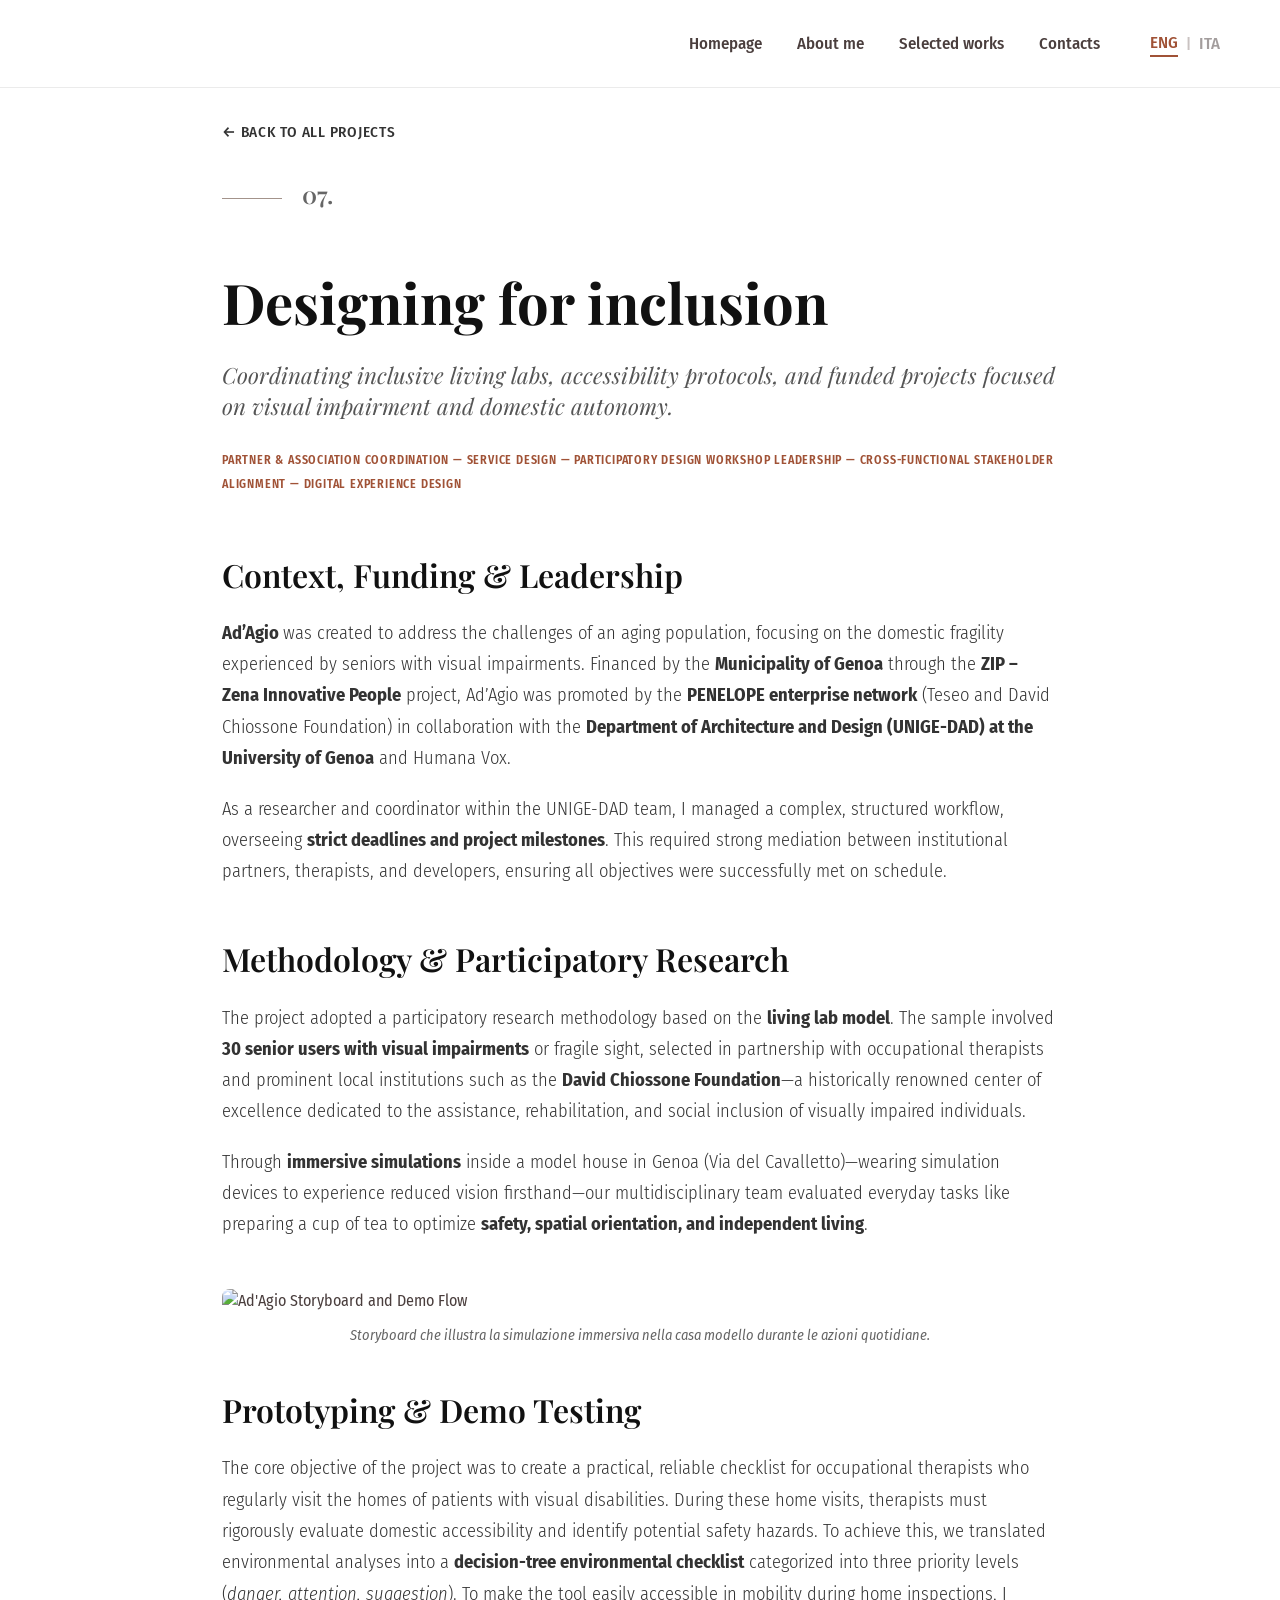
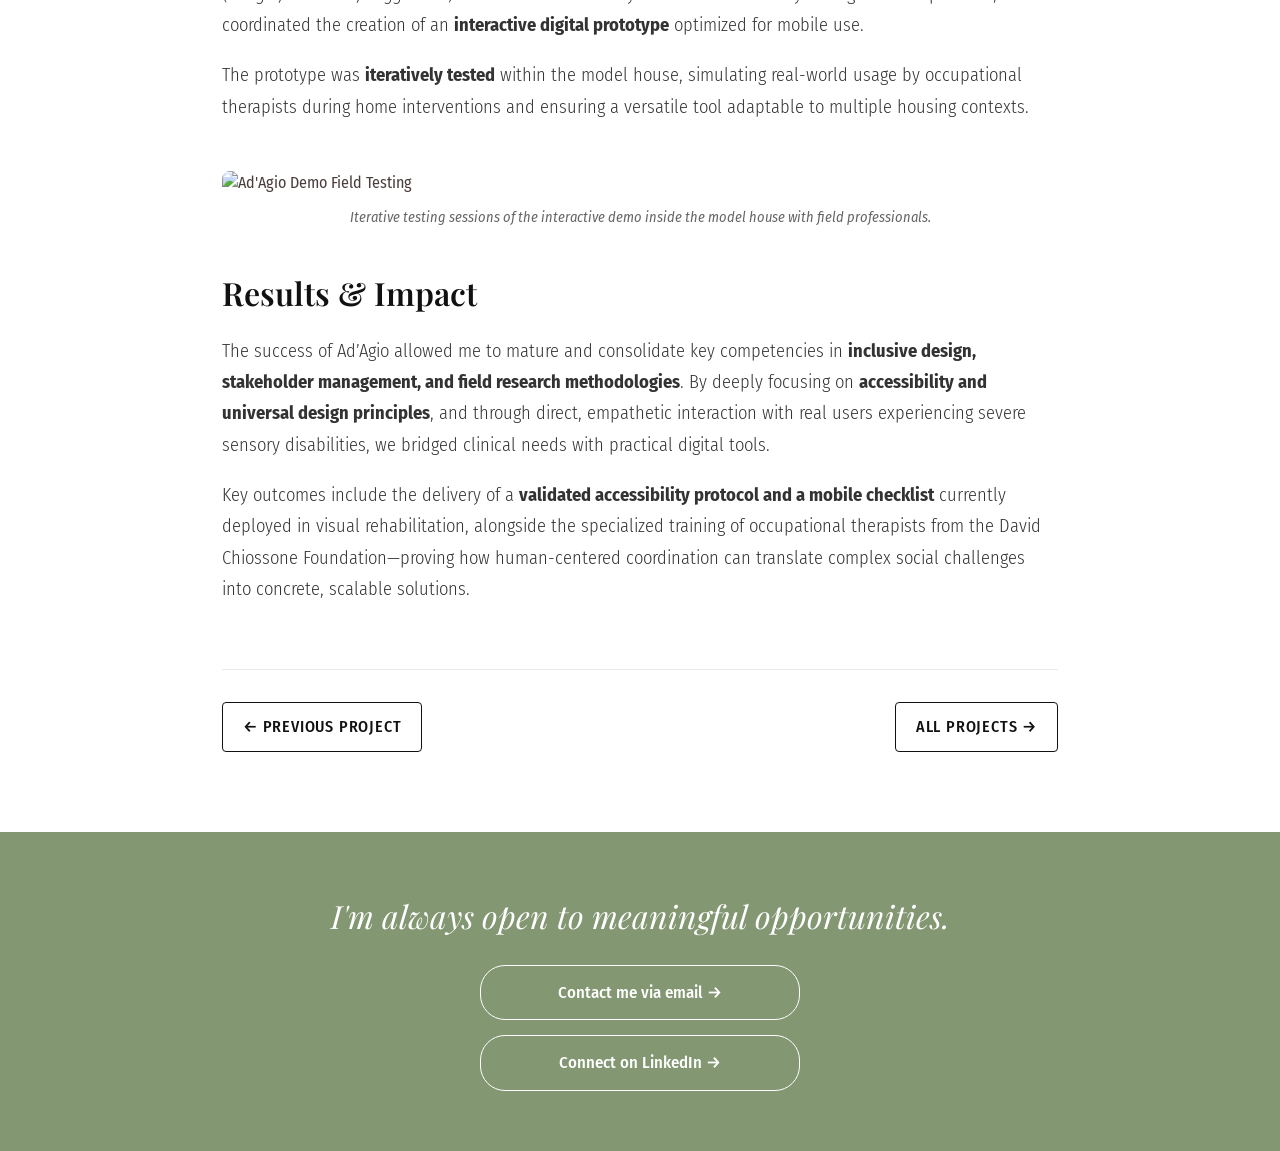
==== adagio.html @ e30c4715 "Add files via upload" ====
<!DOCTYPE html>
<html lang="en">
<head>
    <meta charset="UTF-8">
    <meta name="google" content="notranslate">
    <meta name="viewport" content="width=device-width, initial-scale=1.0">
    <title> Elena Polleri - Project 07 </title>
    <link rel="icon" type="image/png" href="assets/favicon.png">

    <link rel="preconnect" href="https://fonts.googleapis.com">
    <link rel="preconnect" href="https://fonts.gstatic.com" crossorigin>

    <link href="https://fonts.googleapis.com/css2?family=Fira+Sans+Condensed:ital,wght@0,300;0,400;0,500;0,700;1,300;1,400;1,500;1,700&family=Playfair+Display:ital,wght@0,400;0,600;0,700;1,400;1,600;1,700&display=swap" rel="stylesheet">

    <!-- Collega il tuo file CSS principale -->
    <link rel="stylesheet" href="style.css">
    <!-- Stili specifici per la pagina progetto -->
    <link rel="stylesheet" href="project-style.css">

    <!-- Stili inline di sicurezza -->
    <style>
        .project-figure {
            width: 100%;
            margin: 2.5rem 0;
        }
        .image-wrapper {
            width: 100%;
            overflow: hidden;
            border-radius: 8px;
        }
        .image-wrapper img {
            width: 100%;
            height: auto;
            display: block;
            object-fit: cover;
        }
    </style>
</head>

<body>

    <!-- NAVBAR CON SFONDO BIANCO/CHIARO -->
    <header class="navbar project-navbar">
        <nav>
            <ul class="nav-links">
                <li><a href="index.html#home" data-translate="nav-home">Homepage</a></li>
                <li><a href="index.html#about" data-translate="nav-about">About me</a></li>
                <li><a href="index.html#works" class="active" data-translate="nav-works">Selected works</a></li>
                <li><a href="index.html#contacts" data-translate="nav-contacts">Contacts</a></li>
            </ul>

            <div class="lang-switch">
                <a href="#" class="lang-option active" data-lang="en">ENG</a>
                <span class="lang-divider">|</span>
                <a href="#" class="lang-option" data-lang="it">ITA</a>
            </div>
        </nav>
    </header>


    <!-- MAIN CONTENT - CASE STUDY -->
    <main class="project-main">
        <div class="project-container">

            <!-- TORNA AI PROGETTI -->
            <div class="back-to-works-wrapper">
                <a href="index.html#works" class="back-to-works-btn" data-translate="back-works">
                    &larr; Back to all projects
                </a>
            </div>


            <!-- HEADER DEL PROGETTO -->
            <header class="project-header">
                <div class="section-title-wrapper">
                    <div class="line"></div>
                    <span class="project-number">07.</span>
                </div>
                <h1 class="project-title" data-translate="proj-title">Designing for inclusion </h1>
                <p class="project-subtitle">
                    <em data-translate="proj-subtitle">Coordinating inclusive living labs, accessibility protocols, and funded projects focused on visual impairment and domestic autonomy.</em>
                </p>

                <div class="project-tags-container">
                    <span class="card-tags" data-translate="proj-tags">
                        PARTNER & ASSOCIATION COORDINATION — SERVICE DESIGN — PARTICIPATORY DESIGN WORKSHOP LEADERSHIP — CROSS-FUNCTIONAL STAKEHOLDER ALIGNMENT — DIGITAL EXPERIENCE DESIGN 
                    </span>
                </div>
            </header>

            <!-- SEZIONE 1: CONTESTO E FINANZIAMENTI -->
            <section class="project-section">
                <h2 data-translate="sec1-title">Context, Funding & Leadership</h2>
                <p data-translate="sec1-p1">
                    <strong> Ad’Agio  </strong>was created to address the challenges of an aging population, focusing on the domestic fragility experienced by seniors with visual impairments. Financed by the <strong>Municipality of Genoa</strong> through the <strong>ZIP – Zena Innovative People</strong> project, Ad’Agio was promoted by the <strong>PENELOPE enterprise network</strong> (Teseo and David Chiossone Foundation) in collaboration with the <strong>Department of Architecture and Design (UNIGE-DAD) at the University of Genoa</strong> and Humana Vox.
                </p>
                <p data-translate="sec1-p2">
                    As a researcher and coordinator within the UNIGE-DAD team, I managed a complex, structured workflow, overseeing <strong>strict deadlines and project milestones</strong>. This required strong mediation between institutional partners, therapists, and developers, ensuring all objectives were successfully met on schedule.
                </p>
            </section>

            <!-- SEZIONE 2: METODOLOGIA E LIVING LAB -->
            <section class="project-section">
                <h2 data-translate="sec2-title">Methodology & Participatory Research</h2>
                <p data-translate="sec2-p1">
                    The project adopted a participatory research methodology based on the <strong>living lab model</strong>. The sample involved <strong>30 senior users with visual impairments</strong> or fragile sight, selected in partnership with occupational therapists and prominent local institutions such as the <strong>David Chiossone Foundation</strong>—a historically renowned center of excellence dedicated to the assistance, rehabilitation, and social inclusion of visually impaired individuals.
                </p>
                <p data-translate="sec2-p2">
                    Through <strong>immersive simulations</strong> inside a model house in Genoa (Via del Cavalletto)—wearing simulation devices to experience reduced vision firsthand—our multidisciplinary team evaluated everyday tasks like preparing a cup of tea to optimize <strong>safety, spatial orientation, and independent living</strong>.
                </p>
            </section>

            <!-- IMMAGINE 1 -->
            <figure class="project-figure">
                <div class="image-wrapper">
                    <img src="images/adagio-1.png" alt="Ad'Agio Storyboard and Demo Flow">
                </div>
                <figcaption data-translate="fig-1">Storyboard che illustra la simulazione immersiva nella casa modello durante le azioni quotidiane.</figcaption>
            </figure>

            <!-- SEZIONE 3: PROTOTIPAZIONE E TEST DELLA DEMO -->
            <section class="project-section">
                <h2 data-translate="sec3-title">Prototyping & Demo Testing</h2>
                <p data-translate="sec3-p1">
                    The core objective of the project was to create a practical, reliable checklist for occupational therapists who regularly visit the homes of patients with visual disabilities. During these home visits, therapists must rigorously evaluate domestic accessibility and identify potential safety hazards. To achieve this, we translated environmental analyses into a <strong>decision-tree environmental checklist</strong> categorized into three priority levels (<em>danger, attention, suggestion</em>). To make the tool easily accessible in mobility during home inspections, I coordinated the creation of an <strong>interactive digital prototype</strong> optimized for mobile use.
                </p>
                <p data-translate="sec3-p2">
                    The prototype was <strong>iteratively tested</strong> within the model house, simulating real-world usage by occupational therapists during home interventions and ensuring a versatile tool adaptable to multiple housing contexts.
                </p>
            </section>

            <!-- IMMAGINE 2 -->
            <figure class="project-figure">
                <div class="image-wrapper">
                    <img src="images/adagio-2.png" alt="Ad'Agio Demo Field Testing">
                </div>
                <figcaption data-translate="fig-2">Iterative testing sessions of the interactive demo inside the model house with field professionals.</figcaption>
            </figure>

            <!-- SEZIONE 4: RISULTATI E IMPATTO -->
            <section class="project-section">
                <h2 data-translate="sec4-title">Results & Impact</h2>
                <p data-translate="sec4-p1">
                    The success of Ad’Agio highlights my core competencies in <strong>inclusive design, stakeholder management, and field research methodologies</strong>. By deeply focusing on <strong>accessibility and universal design principles</strong>, and through direct, empathetic interaction with real users experiencing severe sensory disabilities, we bridged clinical needs with practical digital tools.
                </p>
                <p data-translate="sec4-p2">
                    Key outcomes include the delivery of a <strong>validated accessibility protocol and a mobile checklist</strong> currently deployed in visual rehabilitation, alongside the specialized training of occupational therapists from the David Chiossone Foundation—proving how human-centered coordination can translate complex social challenges into concrete, scalable solutions.
                </p>
            </section>

            <!-- NAVIGAZIONE TRA I PROGETTI IN FONDO ALLA PAGINA -->
            <nav class="project-pagination" aria-label="Navigazione tra i progetti">
                <a href="self-accettazione.html" class="pagination-link back-to-grid" data-translate="nav-prev-project">
                    &larr; Previous project
                </a>
                <a href="fascicolo.html" class="pagination-link next-project" data-translate="nav-see-all">
                    Next project &rarr;
                </a>
            </nav>

        </div>
    </main>


    <!-- FOOTER -->
    <footer class="footer-section">
        <div class="footer-container">
            <h2 class="footer-title" data-translate="footer-title">
                I'm always open to meaningful opportunities.
            </h2>

            <div class="footer-actions">
                <a href="mailto:elenapolleri@gmail.com" class="footer-btn" data-translate="footer-email">
                    Contact me via email &rarr;
                </a>
                <a href="https://www.linkedin.com/in/elenapolleri/" target="_blank" rel="noopener noreferrer" class="footer-btn" data-translate="footer-linkedin">
                    Connect on LinkedIn &rarr;
                </a>
            </div>
        </div>
    </footer>


    <!-- BOTTONE BACK TO TOP -->
    <a href="#" id="scrollTopBtn" class="scroll-top-btn" aria-label="Torna su">
        <svg width="20" height="20" viewBox="0 0 24 24" fill="none" stroke="currentColor" stroke-width="2">
            <path d="M12 19V5M5 12l7-7 7 7"/>
        </svg>
    </a>

    <!-- SCRIPT GESTIONE LINGUA, SCROLL TO TOP E VISIBILITÀ -->
    <script>
        const translations = {
            en: {
                "nav-home": "Homepage",
                "nav-about": "About me",
                "nav-works": "Selected works",
                "nav-contacts": "Contacts",
                "back-works": "&larr; Back to all projects",
                "proj-title" : "Designing for inclusion",
                "proj-subtitle": "Coordinating inclusive living labs, accessibility protocols, and funded projects focused on visual impairment and domestic autonomy.",
                "proj-tags": "PARTNER & ASSOCIATION COORDINATION — SERVICE DESIGN — PARTICIPATORY DESIGN WORKSHOP LEADERSHIP — CROSS-FUNCTIONAL STAKEHOLDER ALIGNMENT — DIGITAL EXPERIENCE DESIGN",
                "sec1-title": "Context, Funding & Leadership",
                "sec1-p1": " <strong>Ad’Agio </strong> was created to address the challenges of an aging population, focusing on the domestic fragility experienced by seniors with visual impairments. Financed by the <strong>Municipality of Genoa</strong> through the <strong>ZIP – Zena Innovative People</strong> project, Ad’Agio was promoted by the <strong>PENELOPE enterprise network</strong> (Teseo and David Chiossone Foundation) in collaboration with the <strong>Department of Architecture and Design (UNIGE-DAD) at the University of Genoa</strong> and Humana Vox.",
                "sec1-p2": "As a researcher and coordinator within the UNIGE-DAD team, I managed a complex, structured workflow, overseeing <strong>strict deadlines and project milestones</strong>. This required strong mediation between institutional partners, therapists, and developers, ensuring all objectives were successfully met on schedule.",
                "sec2-title": "Methodology & Participatory Research",
                "sec2-p1": "The project adopted a participatory research methodology based on the <strong>living lab model</strong>. The sample involved <strong>30 senior users with visual impairments</strong> or fragile sight, selected in partnership with occupational therapists and prominent local institutions such as the <strong>David Chiossone Foundation</strong>—a historically renowned center of excellence dedicated to the assistance, rehabilitation, and social inclusion of visually impaired individuals.",
                "sec2-p2": "Through <strong>immersive simulations</strong> inside a model house in Genoa (Via del Cavalletto)—wearing simulation devices to experience reduced vision firsthand—our multidisciplinary team evaluated everyday tasks like preparing a cup of tea to optimize <strong>safety, spatial orientation, and independent living</strong>.",
                "fig-1": "Storyboard che illustra la simulazione immersiva nella casa modello durante le azioni quotidiane.",
                "sec3-title": "Prototyping & Demo Testing",
                "sec3-p1": "The core objective of the project was to create a practical, reliable checklist for occupational therapists who regularly visit the homes of patients with visual disabilities. During these home visits, therapists must rigorously evaluate domestic accessibility and identify potential safety hazards. To achieve this, we translated environmental analyses into a <strong>decision-tree environmental checklist</strong> categorized into three priority levels (<em>danger, attention, suggestion</em>). To make the tool easily accessible in mobility during home inspections, I coordinated the creation of an <strong>interactive digital prototype</strong> optimized for mobile use.",
                "sec3-p2": "The prototype was <strong>iteratively tested</strong> within the model house, simulating real-world usage by occupational therapists during home interventions and ensuring a versatile tool adaptable to multiple housing contexts.",
                "fig-2": "Iterative testing sessions of the interactive demo inside the model house with field professionals.",
                "sec4-title": "Results & Impact",
                "sec4-p1": "The success of Ad’Agio allowed me to mature and consolidate key competencies in <strong>inclusive design, stakeholder management, and field research methodologies</strong>. By deeply focusing on <strong>accessibility and universal design principles</strong>, and through direct, empathetic interaction with real users experiencing severe sensory disabilities, we bridged clinical needs with practical digital tools.",
                "sec4-p2": "Key outcomes include the delivery of a <strong>validated accessibility protocol and a mobile checklist</strong> currently deployed in visual rehabilitation, alongside the specialized training of occupational therapists from the David Chiossone Foundation—proving how human-centered coordination can translate complex social challenges into concrete, scalable solutions.",
                "nav-prev-project": "&larr; Previous project",
                "nav-see-all": "All projects &rarr;",
                "footer-title": "I'm always open to meaningful opportunities.",
                "footer-email": "Contact me via email &rarr;",
                "footer-linkedin": "Connect on LinkedIn &rarr;"
            },
            it: {
                "nav-home": "Homepage",
                "nav-about": "Chi sono",
                "nav-works": "Progetti scelti",
                "nav-contacts": "Contatti",
                "back-works": "&larr; Torna a tutti i progetti",
                "proj-title" : "Progettare per includere",
                "proj-subtitle": "Coordinamento di living lab inclusivi, protocolli di accessibilità e progetti finanziati incentrati su disabilità visiva e autonomia domestica.",
                "proj-tags": "COORDINAMENTO DI PARTNER E ASSOCIAZIONI — SERVICE DESIGN — LEADERSHIP DI WORKSHOP DI DESIGN PARTECIPATIVO — ALLINEAMENTO DI STAKEHOLDER MULTIDISCIPLINARI — PROGETTAZIONE DI ESPERIENZE DIGITALI",
                "sec1-title": "Contesto, Finanziamenti e Leadership",
                "sec1-p1": "Il progetto  <strong>Ad'Agio </strong> nasce per rispondere alle sfide poste dall’invecchiamento della popolazione, con particolare attenzione alla fragilità vissuta da molti anziani con disabilità visiva. Finanziato dal <strong>Comune di Genova</strong> nell’ambito del progetto <strong>ZIP – Zena Innovative People</strong>, Ad'Agio è promosso dalla <strong>rete di imprese PENELOPE</strong> (Teseo e Fondazione David Chiossone) in collaborazione con il <strong>Dipartimento Architettura e Design (UNIGE-DAD) dell’Università di Genova</strong> e l’associazione Humana Vox.",
                "sec1-p2": "In qualità di ricercatrice e coordinatrice all'interno del team UNIGE-DAD, ho gestito un flusso di lavoro complesso, coordinando il rispetto di <strong>rigorose deadline e milestone di progetto</strong>, garantendo una mediazione efficace tra partner istituzionali, terapisti e sviluppatori.",
                "sec2-title": "Metodologia e Ricerca Partecipativa",
                "sec2-p1": "Il progetto si è sviluppato adottando una metodologia di ricerca partecipativa basata sul modello del <strong>living lab</strong>. Il campione ha coinvolto <strong>30 utenti senior con disabilità visiva</strong> o vista fragile, selezionati in collaborazione con terapisti occupazionali e la <strong>Fondazione David Chiossone</strong>, storico ente di eccellenza e punto di riferimento nazionale nella riabilitazione, assistenza e inclusione sociale delle persone con disabilità visiva.",
                "sec2-p2": "Attraverso <strong>simulazioni immersive</strong> all'interno di una casa modello in Via del Cavalletto a Genova—indossando dispositivi per simulare differenti gradi di deficit visivo—il team multidisciplinare ha valutato azioni quotidiane (es. preparare una tazza di tè) per ottimizzare <strong>sicurezza, orientamento e autonomia</strong>.",
                "fig-1": "Storyboard che illustra la simulazione immersiva nella casa modello durante le azioni quotidiane.",
                "sec3-title": "Prototipazione e Test della Demo",
                "sec3-p1": "Obiettivo principale del progetto era realizzare una checklist operativa dedicata ai terapisti occupazionali che, nell'ambito della loro attività domiciliare, si recano nelle case dei pazienti con disabilità visiva per verificare l'accessibilità degli spazi e individuare potenziali elementi di pericolo domestico. Partendo da questa necessità, abbiamo strutturato una <strong>checklist ad albero decisionale</strong> (<em>pericolo, attenzione, suggerimento</em>). Per renderla fruibile in mobilità durante i sopralluoghi, ho curato lo sviluppo di un <strong>prototipo digitale interattivo</strong> ottimizzato per la fruizione mobile.",
                "sec3-p2": "Il prototipo è stato <strong>testato iterativamente</strong> nella casa modello, simulando l'utilizzo reale da parte dei terapisti durante gli interventi domiciliari e confermandosi uno strumento versatile.",
                "fig-2": "Sessioni di test iterativo della demo all'interno della casa modello con i professionisti del settore.",
                "sec4-title": "Risultati e Impatto",
                "sec4-p1": "Lo svolgimento dell'attività ha permesso di maturare e consolidare competenze chiave in termini di <strong>leadership metodologica, sensibilità verso l'accessibilità universale e capacità di gestire interazioni complesse con utenti reali</strong> affetti da disabilità sensoriali. Attraverso un approccio fortemente incentrato sulle persone, ho saputo tradurre i bisogni clinici e riabilitativi in strumenti digitali concreti.",
                "sec4-p2": "Tra i principali esiti si segnalano lo sviluppo di un <strong>protocollo e di una checklist validata</strong> per i sopralluoghi domiciliari, e la <strong>formazione specifica dei terapisti occupazionali</strong> della Fondazione David Chiossone, dimostrando l'efficacia del design inclusivo applicato a contesti di reale impatto sociale.",
                "nav-prev-project": "&larr; Progetto precedente",
                "nav-see-all": "Progetto successivo &rarr;",
                "footer-title": "Sono sempre aperta a nuove opportunità stimolanti.",
                "footer-email": "Contattami via email &rarr;",
                "footer-linkedin": "Collegati su LinkedIn &rarr;"
            }
        };

        // Gestione comparsa/scomparsa del bottone scroll-to-top allo scroll
        window.addEventListener('scroll', function() {
            const scrollBtn = document.getElementById('scrollTopBtn');
            if (window.scrollY > 300) {
                scrollBtn.classList.add('show');
            } else {
                scrollBtn.classList.remove('show');
            }
        });

        // Script per gestire il click del bottone Scroll to Top con animazione fluida
        document.getElementById('scrollTopBtn').addEventListener('click', function(e) {
            e.preventDefault();
            window.scrollTo({
                top: 0,
                behavior: 'smooth'
            });
        });
    </script>
    <script src="translate.js"></script>
</body>
</html>
---- style.css ----
/* ==========================================
   1. RESET & BASE STYLES
   ========================================== */
* {
    margin: 0;
    padding: 0;
    box-sizing: border-box;
}

html {
    scroll-behavior: smooth;
    font-size: 16px;
}

body {
    background-color: #FFFFFF;
    color: #4A3E3D;
    font-family: 'Fira Sans Condensed', sans-serif;
    line-height: 1.5;
    -webkit-font-smoothing: antialiased;
}

/* ==========================================
   2. NAVBAR
   ========================================== */
.navbar {
    position: absolute;
    top: 0;
    left: 0;
    width: 100%;
    padding: 30px 60px;
    z-index: 100;
}

.navbar nav {
    display: flex;
    justify-content: flex-end;
    align-items: center;
    gap: 40px;
}

.navbar nav ul.nav-links {
    display: flex;
    gap: 35px;
    list-style: none;
}

.navbar nav a,
.lang-option {
    text-decoration: none;
    transition: opacity 0.2s ease, color 0.2s ease;
}

.navbar nav a {
    color: #4A3E3D;
    font-size: 1.05rem;
    font-weight: 500;
}

.navbar nav a:hover {
    opacity: 0.6;
}

.lang-switch {
    display: flex;
    align-items: center;
    gap: 8px;
    margin-left: 10px;
    font-size: 0.95rem;
    font-weight: 600;
}

.lang-option {
    color: #7A6966;
    opacity: 0.5;
}

.lang-option.active {
    opacity: 1;
    color: #A05236;
    border-bottom: 2px solid #A05236;
}

.lang-divider {
    color: #7A6966;
    opacity: 0.4;
}

/* ==========================================
   3. HERO SECTION
   ========================================== */
.hero-section {
    position: relative;
    background-color: #E2DDD5;
    min-height: 90vh;
    display: flex;
    align-items: flex-end;
    justify-content: center;
    padding: 100px 8% 0;
}

.hero-container {
    display: grid;
    grid-template-columns: 1fr 1fr;
    gap: 40px;
    max-width: 1200px;
    width: 100%;
    align-items: flex-end;
}

.hero-image-container {
    position: relative;
    display: flex;
    justify-content: center;
    align-items: flex-end;
    width: 100%;
    max-width: 460px;
    height: 100%;
    margin: 0 auto;
}

.arch-background {
    width: 100%;
    max-width: 380px;
    height: 480px;
    background-color: #A05236;
    border-radius: 200px 200px 0 0;
    position: absolute;
    bottom: 0;
    left: 25%;
    transform: translateX(-50%);
    z-index: 1;
}

.hero-portrait {
    position: relative;
    z-index: 2;
    width: 121%;
    max-width: 550px;
    height: auto;
    display: block;
    left: -100px;
}

.hero-text-content {
    display: flex;
    flex-direction: column;
    align-items: flex-start;
    padding-bottom: 80px;
}

.hero-badge {
    font-size: 0.85rem;
    letter-spacing: 1.5px;
    color: #6C7F5E;
    margin-bottom: 25px;
    font-weight: 600;
    display: flex;
    align-items: center;
    gap: 8px;
}

.hero-heading {
    font-family: 'Playfair Display', serif;
    font-size: 4.5rem;
    font-weight: 400;
    color: #A05236;
    line-height: 1.1;
    margin-bottom: 25px;
}

.hero-heading em {
    font-style: italic;
    font-weight: 700;
}

.hero-intro,
.hero-subtext,
.about-text p {
    font-size: 1.15rem;
    font-weight: 400;
    line-height: 1.5;
    color: #4A3E3D;
    text-align: justify;
}

.hero-intro {
    margin-bottom: clamp(15px, 3vw, 20px);
    max-width: 540px;
    width: 100%;
}

.hero-subtext {
    margin-bottom: clamp(20px, 4vw, 35px);
    max-width: 500px;
    width: 100%;
}

.hero-btn {
    display: inline-block;
    background-color: #5C4339;
    color: #FFFFFF;
    text-decoration: none;
    padding: 14px 32px;
    border-radius: 30px;
    font-size: 1rem;
    font-weight: 500;
    transition: background-color 0.3s ease, transform 0.2s ease;
}

.hero-btn:hover {
    background-color: #433028;
    transform: translateY(-2px);
}

/* ==========================================
   4. MAIN CONTENT & ABOUT
   ========================================== */
.main-content {
    background-color: #FFFFFF;
    width: 100%;
}

.main-container {
    max-width: 1200px;
    margin: 0 auto;
    padding: 80px 40px;
}

.section-title-wrapper {
    display: flex;
    align-items: center;
    gap: 20px;
    margin-bottom: 40px;
}

.section-title-wrapper .line {
    height: 1px;
    background-color: #A3938B;
    width: 60px;
}

.section-title {
    font-family: 'Playfair Display', serif;
    font-size: 2.8rem;
    font-style: italic;
    color: #A05236;
    font-weight: 500;
}

.about-section {
    margin-bottom: 100px;
}

.about-grid {
    display: grid;
    grid-template-columns: 1.8fr 1fr;
    gap: 50px;
}

.about-text p {
    margin-bottom: 20px;
}

.about-actions {
    display: flex;
    flex-direction: column;
    gap: 15px;
    justify-content: center;
}

.action-btn {
    display: block;
    background-color: #839773;
    color: #FFFFFF;
    text-decoration: none;
    padding: 14px 24px;
    border-radius: 25px;
    text-align: center;
    font-size: 1.05rem;
    font-weight: 500;
    transition: background-color 0.2s ease;
}

.action-btn:hover {
    background-color: #6C7F5E;
}

/* ==========================================
   5. WORKS & CARDS LAYOUT
   ========================================== */
.works-section {
    margin-bottom: 40px;
}

.works-intro {
    font-size: 1.15rem;
    margin-bottom: 12px;
    max-width: 950px;
}

.works-subintro {
    font-size: 1.05rem;
    margin-bottom: 40px;
}

.works-layout {
    display: grid;
    grid-template-columns: 1fr 1fr;
    gap: 24px;
}

.work-card {
    background-color: #EBDED1;
    padding: 40px;
    position: relative;
    border-radius: 4px;
    display: flex;
    flex-direction: column;
    justify-content: space-between;
    overflow: hidden;
}

.card-tags {
    font-size: 0.75rem;
    letter-spacing: 0.8px;
    color: #A05236;
    font-weight: 600;
    line-height: 1.5;
    margin: 6px 0 22px 0;
    text-align: justify;
}

.card-description {
    font-size: 0.95rem;
    color: #333333 !important;
    line-height: 1.55;
    margin-bottom: 28px;
    text-align: justify;
    text-justify: inter-word;
}

/* Numeri di sfondo condivisi */
.bg-number {
    position: absolute;
    font-family: 'Playfair Display', serif;
    font-size: 60px;
    color: rgba(255, 255, 255, 0.65);
    line-height: 1;
    font-weight: 700;
    pointer-events: none;
    z-index: 1;
}

.num-bottom-left {
    bottom: 30px;
    left: 40px;
}

.num-bottom-right {
    bottom: 30px;
    right: 40px;
}


/* --- CARD SPECIFICS --- */
.card-01 {
    grid-column: 1 / 2;
    grid-row: 1 / 3;
    display: flex !important;
    flex-direction: column !important;
    justify-content: space-between !important;
}

.card-01 .card-top-content {
    position: relative;
    z-index: 2;
    flex-grow: 1;
}

.card-01 .card-description {
    font-family: 'Playfair Display', serif;
    font-size: 0.94rem;
    line-height: 1.48;
    margin-bottom: 20px;
}

.card-01 .card-bottom-row {
    display: flex;
    align-items: center;
    justify-content: center;
    position: relative;
    z-index: 2;
    width: 90%;
}

.card-01 .illustration-wrapper {
    flex: 1;
    display: flex;
    justify-content: center;
    align-items: center;
    margin-right: 50px;
}

.card-01 .illustration-target {
    width: 63%;
    max-width: 340px;
    height: auto;
    display: block;
    margin-bottom: 90px;
}

.card-02 {
    grid-column: 2 / 3;
    grid-row: 1 / 2;
    padding: 40px 90px 40px 40px;
}

.card-03 {
    grid-column: 2 / 3;
    grid-row: 2 / 3;
}

.card-04 {
    grid-column: 1 / 3;
    grid-row: 3 / 4;
}

.mobiquity-grid {
    display: grid;
    grid-template-columns: 1.15fr 0.5fr;
    gap: 40px;
    align-items: center;
}

.card-04 .illustration-center {
    position: relative;
    right: 20px;
    width: 100%;
    height: 100%;
    display: flex;
    justify-content: center;
    align-items: center;
    pointer-events: none;
}

.illustration-bulb {
    width: auto;
    height: 130%;
    max-width: 130%;
    object-fit: contain;
    display: block;
}

.card-05 {
    grid-column: 1 / 2;
    grid-row: 4 / 5;
}

.card-06 {
    grid-column: 1 / 2;
    grid-row: 5 / 6;
}

.card-07 {
    grid-column: 2 / 3;
    grid-row: 4 / 6;
    display: flex !important;
    flex-direction: column !important;
    justify-content: space-between !important;
}

.card-07 .card-content-wrapper {
    flex-grow: 1;
}

.illustration-bottom-center {
    margin-bottom: 300px;
    display: flex;
    justify-content: center;
    align-items: center;
    width: 120%;
}

.illustration-tangle {
    width: 120%;
    max-width: 120%;
    height: auto;
    display: block;
    margin: 20px 20px 80px 20px;
}

/* ==========================================
   6. FOOTER & SCROLL TOP
   ========================================== */
.footer-section {
    background-color: #839773;
    color: #FFFFFF;
    padding: 60px 20px;
    text-align: center;
}

.footer-container {
    max-width: 900px;
    margin: 0 auto;
}

.footer-title {
    font-family: 'Playfair Display', serif;
    font-size: 2rem;
    white-space: nowrap;
    font-style: italic;
    font-weight: 400;
    margin-bottom: 25px;
}

.footer-actions {
    display: flex;
    flex-direction: column;
    gap: 15px;
    width: 100%;
    max-width: 320px;
    margin: 0 auto;
}

.footer-btn {
    display: block;
    background-color: #839773;
    color: #FFFFFF;
    border: 1px solid #FFFFFF;
    text-decoration: none;
    padding: 14px 24px;
    border-radius: 25px;
    text-align: center;
    font-size: 1.05rem;
    font-weight: 500;
    transition: background-color 0.2s ease, color 0.2s ease;
}

.footer-btn:hover {
    background-color: #FFFFFF;
    color: #839773;
}

.scroll-top-btn {
    position: fixed;
    bottom: 30px;
    right: 30px;
    width: 45px;
    height: 45px;
    background-color: #ffffff;
    color: #111111;
    border: 1px solid #e0e0e0;
    border-radius: 50%;
    display: flex;
    align-items: center;
    justify-content: center;
    z-index: 999;
    box-shadow: 0 4px 10px rgba(0, 0, 0, 0.1);
    transition: all 0.3s ease;
    opacity: 0;
    visibility: hidden;
    pointer-events: none;
}

.scroll-top-btn.show {
    opacity: 0.9;
    visibility: visible;
    pointer-events: auto;
}

.scroll-top-btn:hover {
    background-color: #111111;
    color: #ffffff;
    transform: translateY(-3px);
    box-shadow: 0 6px 15px rgba(0, 0, 0, 0.15);
}

/* ==========================================
   7. RESPONSIVE MEDIA QUERIES
   ========================================== */
@media (max-width: 900px) {
    .navbar {
        padding: 20px 30px;
    }

    .navbar nav {
        flex-direction: column;
        gap: 15px;
    }

    .navbar nav ul.nav-links {
        gap: 20px;
    }

    .hero-container {
        grid-template-columns: 1fr;
        text-align: center;
    }

    .hero-image-container {
        left: 0;
        justify-content: center;
        margin: 0 auto;
    }

    .arch-background {
        left: 50%;
    }

    .hero-portrait {
        left: 0;
        width: 121%;
        max-width: 550px;
    }

    .hero-text-content {
        align-items: center;
        padding-bottom: 40px;
    }

    .hero-heading {
        font-size: 3.2rem;
    }

    .works-layout {
        display: flex;
        flex-direction: column;
        gap: 20px;
    }

    .work-card,
    .card-01,
    .card-02,
    .card-03,
    .card-04,
    .card-05,
    .card-06,
    .card-07 {
        grid-column: auto;
        grid-row: auto;
    }

    .about-grid,
    .mobiquity-grid {
        grid-template-columns: 1fr;
        gap: 25px;
    }

    .card-01 .illustration-wrapper {
        min-height: 180px;
        padding: 10px 0;
        margin: 15px 0 5px 0;
    }

    .card-01 .illustration-target {
        max-width: 240px;
        width: 100%;
        height: auto;
        object-fit: contain;
    }

    .card-04 .illustration-center {
        min-height: 220px;
        padding: 15px 0;
        right: 0;
        margin-top: 10px;
    }

    .illustration-bulb {
        max-width: 280px;
        width: 50%;
        height: auto;
        object-fit: contain;
    }

    .illustration-tangle {
        max-width: 320px;
        width: 100%;
        height: auto;
        object-fit: contain;
        margin: 15px auto;
    }

    .footer-title {
        white-space: normal;
        font-size: 1.8rem;
    }
}

@media (max-width: 600px) {
    .navbar {
        padding: 18px 20px;
    }

    .navbar nav ul.nav-links {
        flex-wrap: wrap;
        justify-content: center;
        gap: 12px 18px;
    }

    .main-container {
        padding: 60px 20px;
    }

    .section-title {
        font-size: 2.3rem;
    }

    .section-title-wrapper {
        gap: 14px;
    }

    .section-title-wrapper .line {
        width: 40px;
    }

    .work-card {
        padding: 30px 25px;
    }

    .card-02 {
        padding-right: 70px;
    }

    .card-05 {
        padding-left: 25px;
    }

    .card-01 .illustration-wrapper {
        min-height: 150px;
    }

    .card-01 .illustration-target {
        max-width: 210px;
    }

    .card-04 .illustration-center {
        min-height: 180px;
    }

    .illustration-bulb,
    .illustration-tangle {
        max-width: 270px;
    }

    .num-bottom-left,
    .card-01 .bg-number,
    .card-02 .num-bottom-left {
        bottom: 25px;
        left: 25px;
    }

    .num-bottom-right {
        bottom: 25px;
        right: 25px;
    }

    .bg-number {
        font-size: 60px;
    }
}
---- project-style.css ----
/* --- STILI SPECIFICI PER LE PAGINE DI PROGETTO --- */

/* Navbar fissa con sfondo chiaro per le pagine interne */
.project-navbar {
    background-color: #0000;
    border-bottom: 1px solid rgba(0, 0, 0, 0.08);
}

/* Layout principale del case study */
.project-main {
    padding: 120px 0 80px 0;
}

.project-container {
    max-width: 900px;
    margin: 0 auto;
    padding: 0 2rem;
}

/* Pulsante torna ai lavori */
.back-to-works-wrapper {
    margin-bottom: 2rem;
}

.back-to-works-btn {
    font-family: 'Fira Sans Condensed', sans-serif;
    font-size: 0.95rem;
    font-weight: 500;
    text-transform: uppercase;
    letter-spacing: 0.05em;
    color: #333;
    text-decoration: none;
    transition: opacity 0.2s ease;
}

.back-to-works-btn:hover {
    opacity: 0.7;
}

/* Header del progetto */
.project-header {
    margin-bottom: 3.5rem;
}

.project-number {
    font-family: 'Playfair Display', serif;
    font-size: 1.5rem;
    font-weight: 600;
    color: #666;
    display: block;
    margin-bottom: 0.5rem;
}

.project-title {
    font-family: 'Playfair Display', serif;
    font-size: 3.5rem;
    font-weight: 700;
    margin-bottom: 1rem;
    color: #111;
}

.project-subtitle {
    font-family: 'Playfair Display', serif;
    font-size: 1.4rem;
    font-style: italic;
    color: #555;
    margin-bottom: 1.5rem;
    line-height: 1.4;
}

.project-tags-container {
    margin-top: 1rem;
}

/* Sezioni di testo del progetto */
.project-section {
    margin-bottom: 3rem;
}

.project-section h2 {
    font-family: 'Playfair Display', serif;
    font-size: 2rem;
    font-weight: 600;
    margin-bottom: 1.2rem;
    color: #111;
}

.project-section p {
    font-family: 'Fira Sans Condensed', sans-serif;
    font-size: 1.15rem;
    line-height: 1.7;
    color: #333;
    margin-bottom: 1.2rem;
    font-weight: 300;
}

/* Sezione immagini e didascalie */
.project-figure {
    margin: 3rem 0;
}

/* Stile per l'immagine a larghezza piena */
.project-image-full {
    width: 100%;
    height: auto;
    display: block;
    max-width: 100%;
}

.image-placeholder {
    width: 100%;
    height: 400px;
    background-color: #f0ebe1;
    border: 2px dashed #dcd5cc;
    display: flex;
    align-items: center;
    justify-content: center;
    border-radius: 4px;
    color: #777;
    font-family: 'Fira Sans Condensed', sans-serif;
    font-size: 1rem;
    text-align: center;
    padding: 1rem;
}

.small-placeholder {
    height: 280px;
}

.project-grid-images {
    display: grid;
    grid-template-columns: 1fr 1fr;
    gap: 2rem;
    margin: 3rem 0;
}

.project-figure figcaption {
    font-family: 'Fira Sans Condensed', sans-serif;
    font-size: 0.9rem;
    color: #666;
    margin-top: 0.75rem;
    text-align: center;
    font-style: italic;
}

/* Navigazione tra i progetti (Pagination) */
.project-pagination {
    display: flex;
    justify-content: space-between;
    align-items: center;
    margin-top: 4rem;
    padding-top: 2rem;
    border-top: 1px solid rgba(0, 0, 0, 0.08);
    font-family: 'Fira Sans Condensed', sans-serif;
}

.pagination-link {
    font-size: 1rem;
    font-weight: 500;
    text-transform: uppercase;
    letter-spacing: 0.05em;
    color: #111;
    text-decoration: none;
    padding: 0.75rem 1.25rem;
    border: 1px solid #111;
    border-radius: 4px;
    transition: all 0.3s ease;
}

.pagination-link:hover {
    background-color: #111;
    color: #fdfbf7;
}

/* Stile base del bottone Back to Top (inizialmente nascosto) */
.scroll-top-btn {
    position: fixed;
    bottom: 30px;
    right: 30px;
    width: 45px;
    height: 45px;
    background-color: #ffffff;
    color: #111111;
    border: 1px solid #e0e0e0;
    border-radius: 50%;
    display: flex;
    align-items: center;
    justify-content: center;
    z-index: 999;
    box-shadow: 0 4px 10px rgba(0, 0, 0, 0.1);
    transition: all 0.3s ease;
    
    /* Gestione della comparsa fluida */
    opacity: 0;
    visibility: hidden;
    pointer-events: none;
}

/* Classe attivata via JS quando scrolli oltre i 300px */
.scroll-top-btn.show {
    opacity: 0.9;
    visibility: visible;
    pointer-events: auto;
}

.scroll-top-btn:hover {
    background-color: #111111;
    color: #ffffff;
    transform: translateY(-3px);
    box-shadow: 0 6px 15px rgba(0, 0, 0, 0.15);
}

/* --- CORREZIONI PER ELENCHI PUNTATI (Font uniforme e spaziature) --- */
.project-section ul, 
.project-section li {
    font-family: 'Fira Sans Condensed', sans-serif;
    font-size: 1.15rem;
    line-height: 1.7;
    color: #333;
    font-weight: 300;
}

.project-section ul {
    margin-top: 15px;
    margin-bottom: 25px; /* Spazio in fondo all'elenco prima del testo successivo */
    padding-left: 20px;
}

.project-section li {
    margin-bottom: 10px; /* Spazio tra i vari punti dell'elenco */
}

/* Responsive per la griglia immagini e paginazione su mobile */
@media (max-width: 768px) {
    .project-grid-images {
        grid-template-columns: 1fr;
    }
    .project-title {
        font-size: 2.5rem;
    }
    .project-pagination {
        flex-direction: column;
        gap: 1rem;
        align-items: stretch;
        text-align: center;
    }
/* --- UNIFORMITÀ FONT PER TESTI FINALI E INTRODUTTIVI --- */
.charts-intro-wrapper p,
.image-intro-text p,
.project-section p[data-translate*="text"],
.project-section p {
    font-family: 'Fira Sans Condensed', sans-serif;
    font-size: 1.15rem;
    line-height: 1.7;
    color: #333;
    font-weight: 300;
}

/* Per le foto di ricerca impilate */
.project-column-images {
    display: flex;
    flex-direction: column;
    gap: 20px;
    margin: 20px 0;
}

/* Assicurazione per immagini verticali */
.project-image-full {
    max-width: 100%;
    height: auto;
    display: block;
}

.iframe-scaler-wrapper {
        position: relative;
        width: 100%;
        height: 550px; /* Altezza ridotta del box, regolabile a piacimento */
        overflow-x: hidden; /* Blocca lo scorrimento orizzontale */
        overflow-y: auto;  /* Permette lo scorrimento verticale fluido */
        background: #ffffff;
        display: flex;
        justify-content: center; /* Centra l'iframe orizzontalmente */
    }

    .iframe-scaler-wrapper iframe {
        width: 1100px; /* Larghezza interna ottimale per ingrandire i contenuti */
        height: 800px; /* Altezza interna del documento embeddato */
        border: none;
        display: block;
        flex-shrink: 0;
    }

/* Uniforma il font e lo spessore della Nota di lettura con gli altri paragrafi */
.charts-intro-wrapper p {
    font-weight: 300; /* o usa 'normal' a seconda di come è impostato l'altro paragrafo */
    font-size: 1rem;
}
}
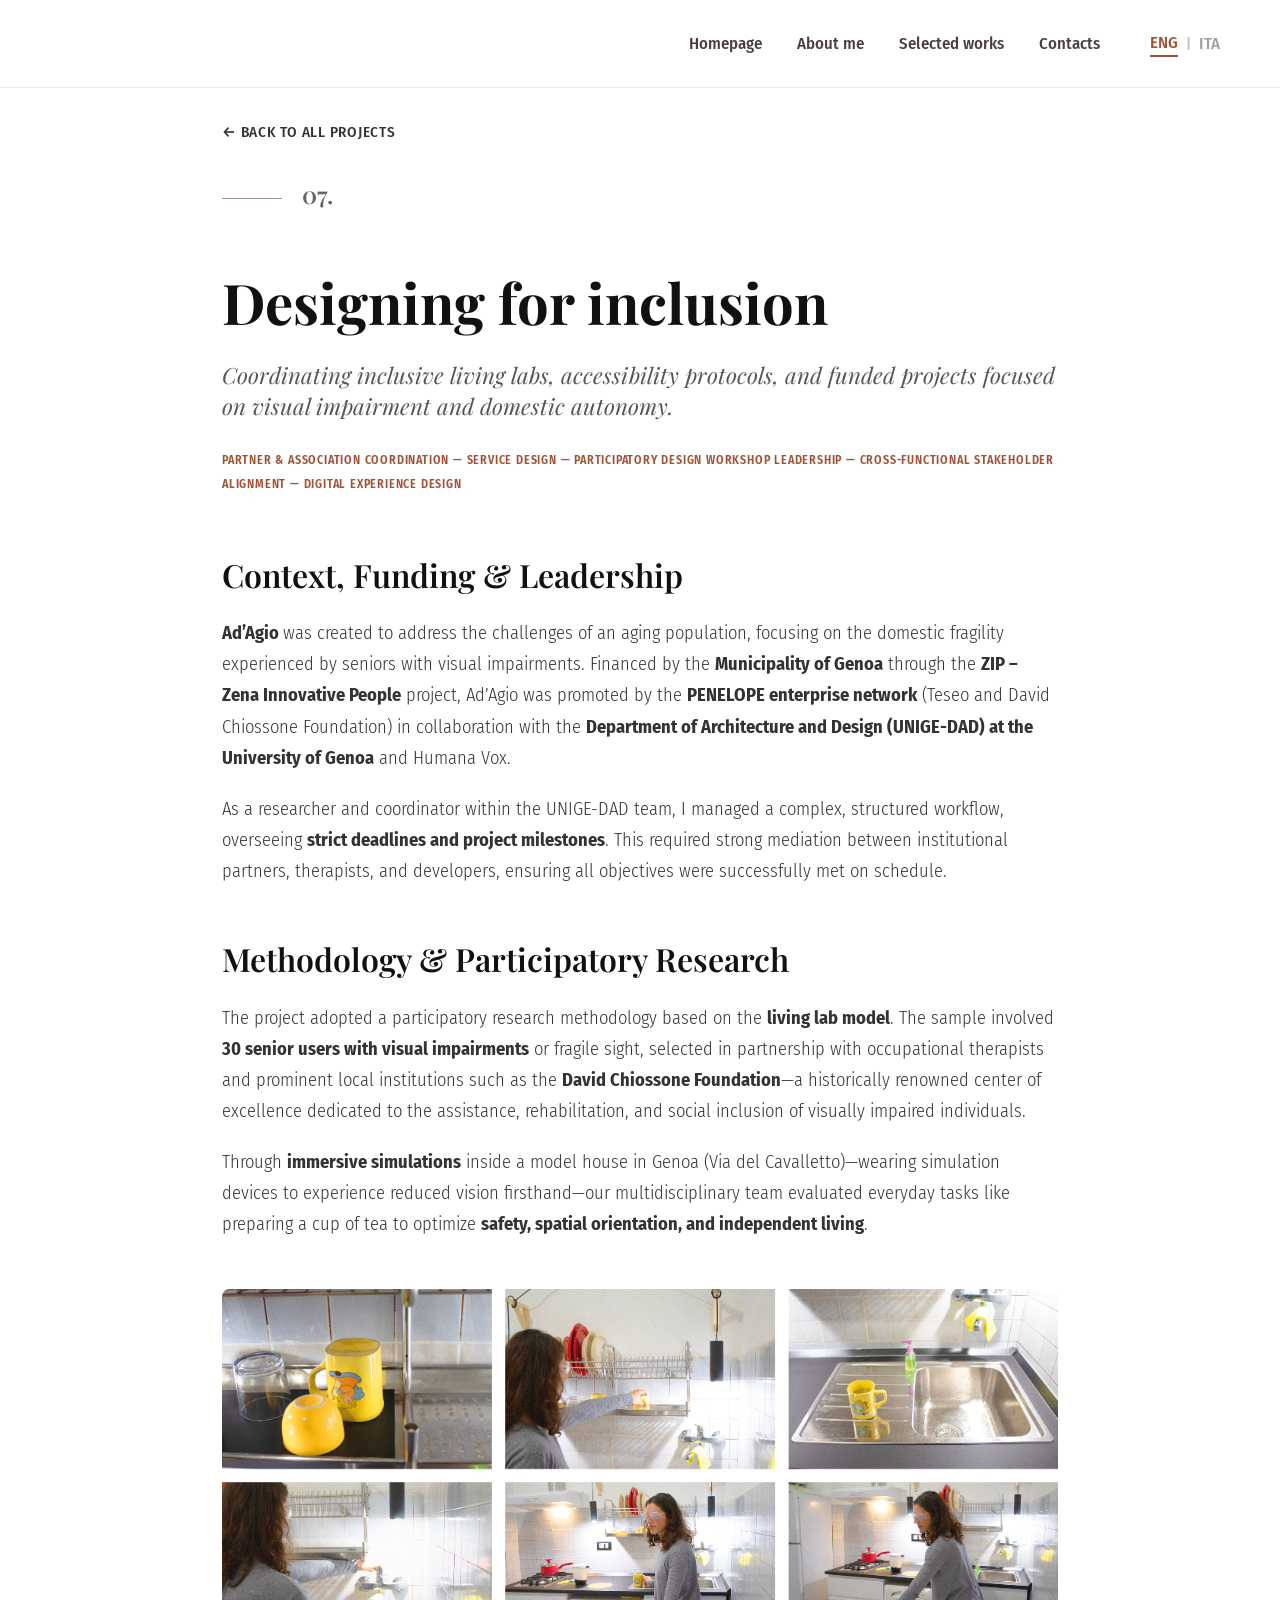
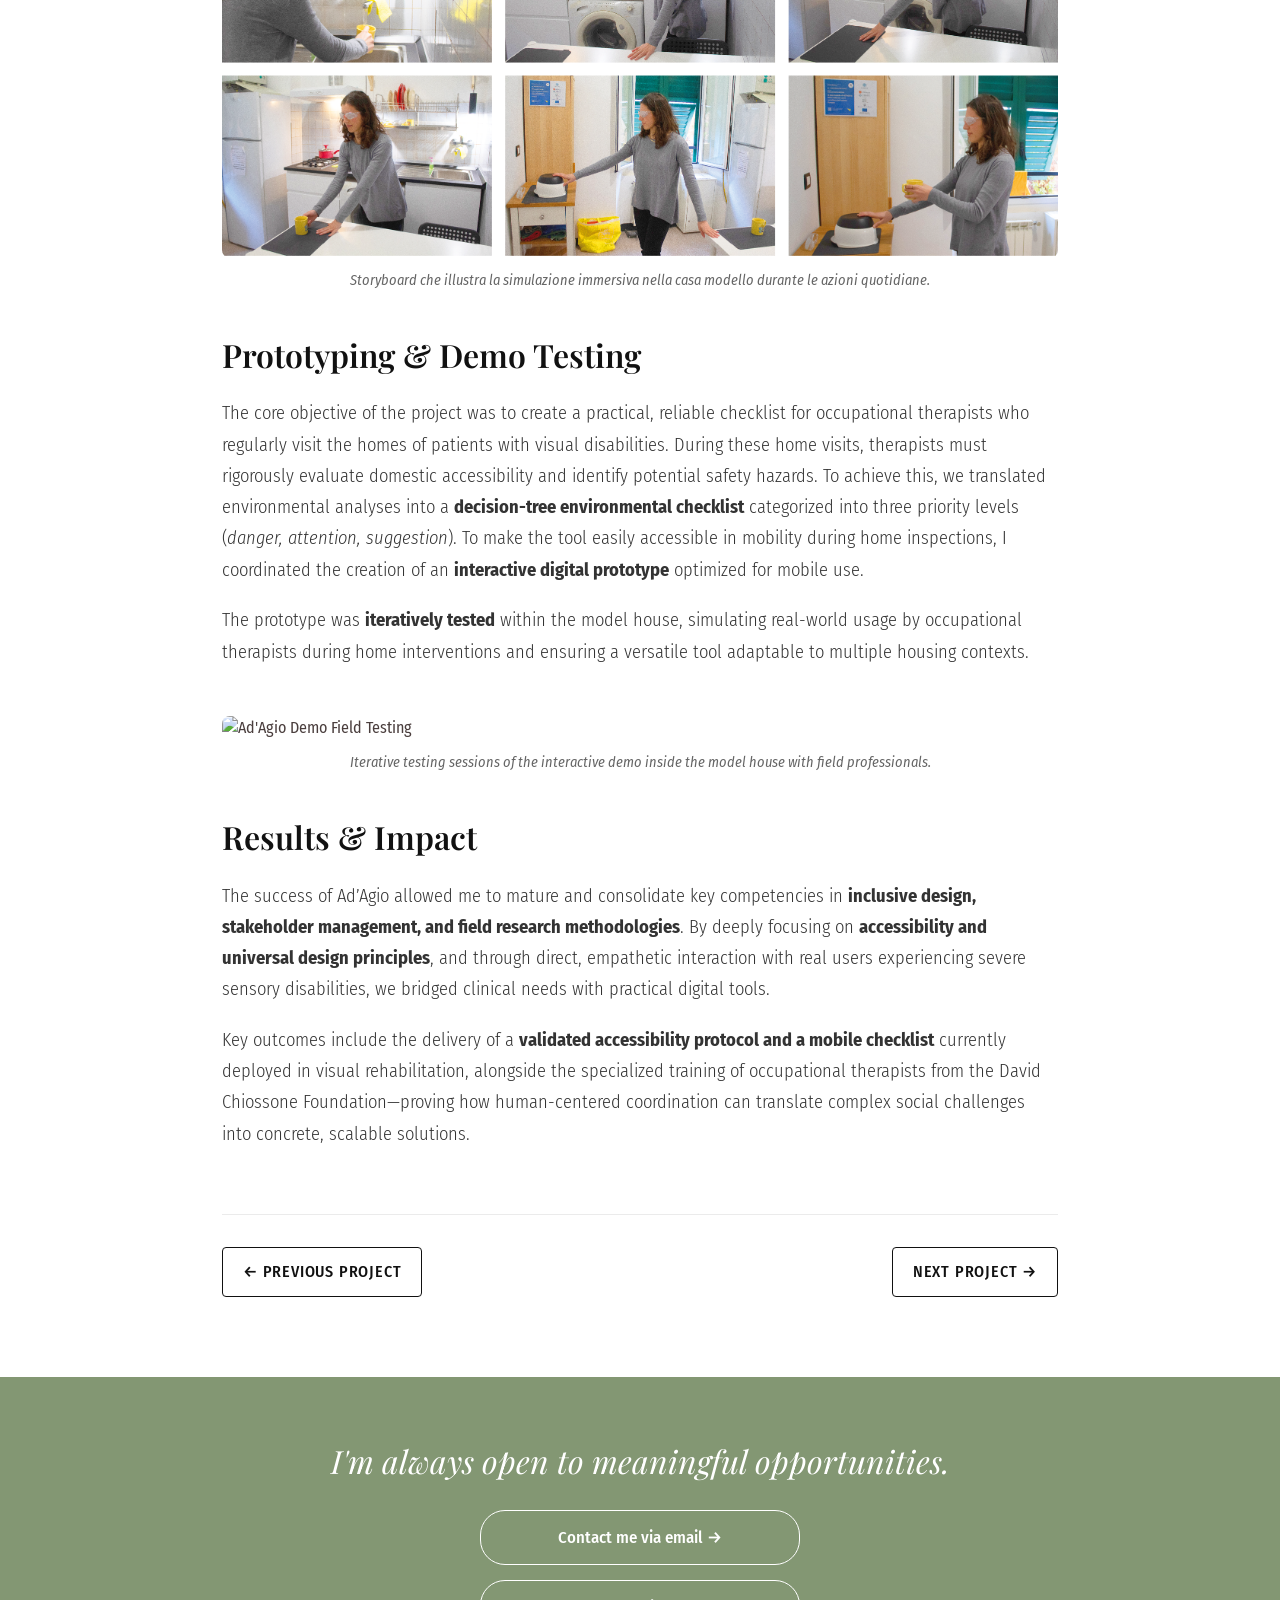
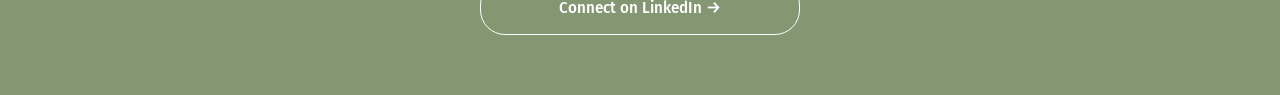
==== commit 24a325ff: "Add files via upload" ====
--- a/adagio.html
+++ b/adagio.html
@@ -215,7 +215,7 @@
                 "sec4-p1": "The success of Ad’Agio allowed me to mature and consolidate key competencies in <strong>inclusive design, stakeholder management, and field research methodologies</strong>. By deeply focusing on <strong>accessibility and universal design principles</strong>, and through direct, empathetic interaction with real users experiencing severe sensory disabilities, we bridged clinical needs with practical digital tools.",
                 "sec4-p2": "Key outcomes include the delivery of a <strong>validated accessibility protocol and a mobile checklist</strong> currently deployed in visual rehabilitation, alongside the specialized training of occupational therapists from the David Chiossone Foundation—proving how human-centered coordination can translate complex social challenges into concrete, scalable solutions.",
                 "nav-prev-project": "&larr; Previous project",
-                "nav-see-all": "All projects &rarr;",
+                "nav-see-all": "Next project &rarr;",
                 "footer-title": "I'm always open to meaningful opportunities.",
                 "footer-email": "Contact me via email &rarr;",
                 "footer-linkedin": "Connect on LinkedIn &rarr;"
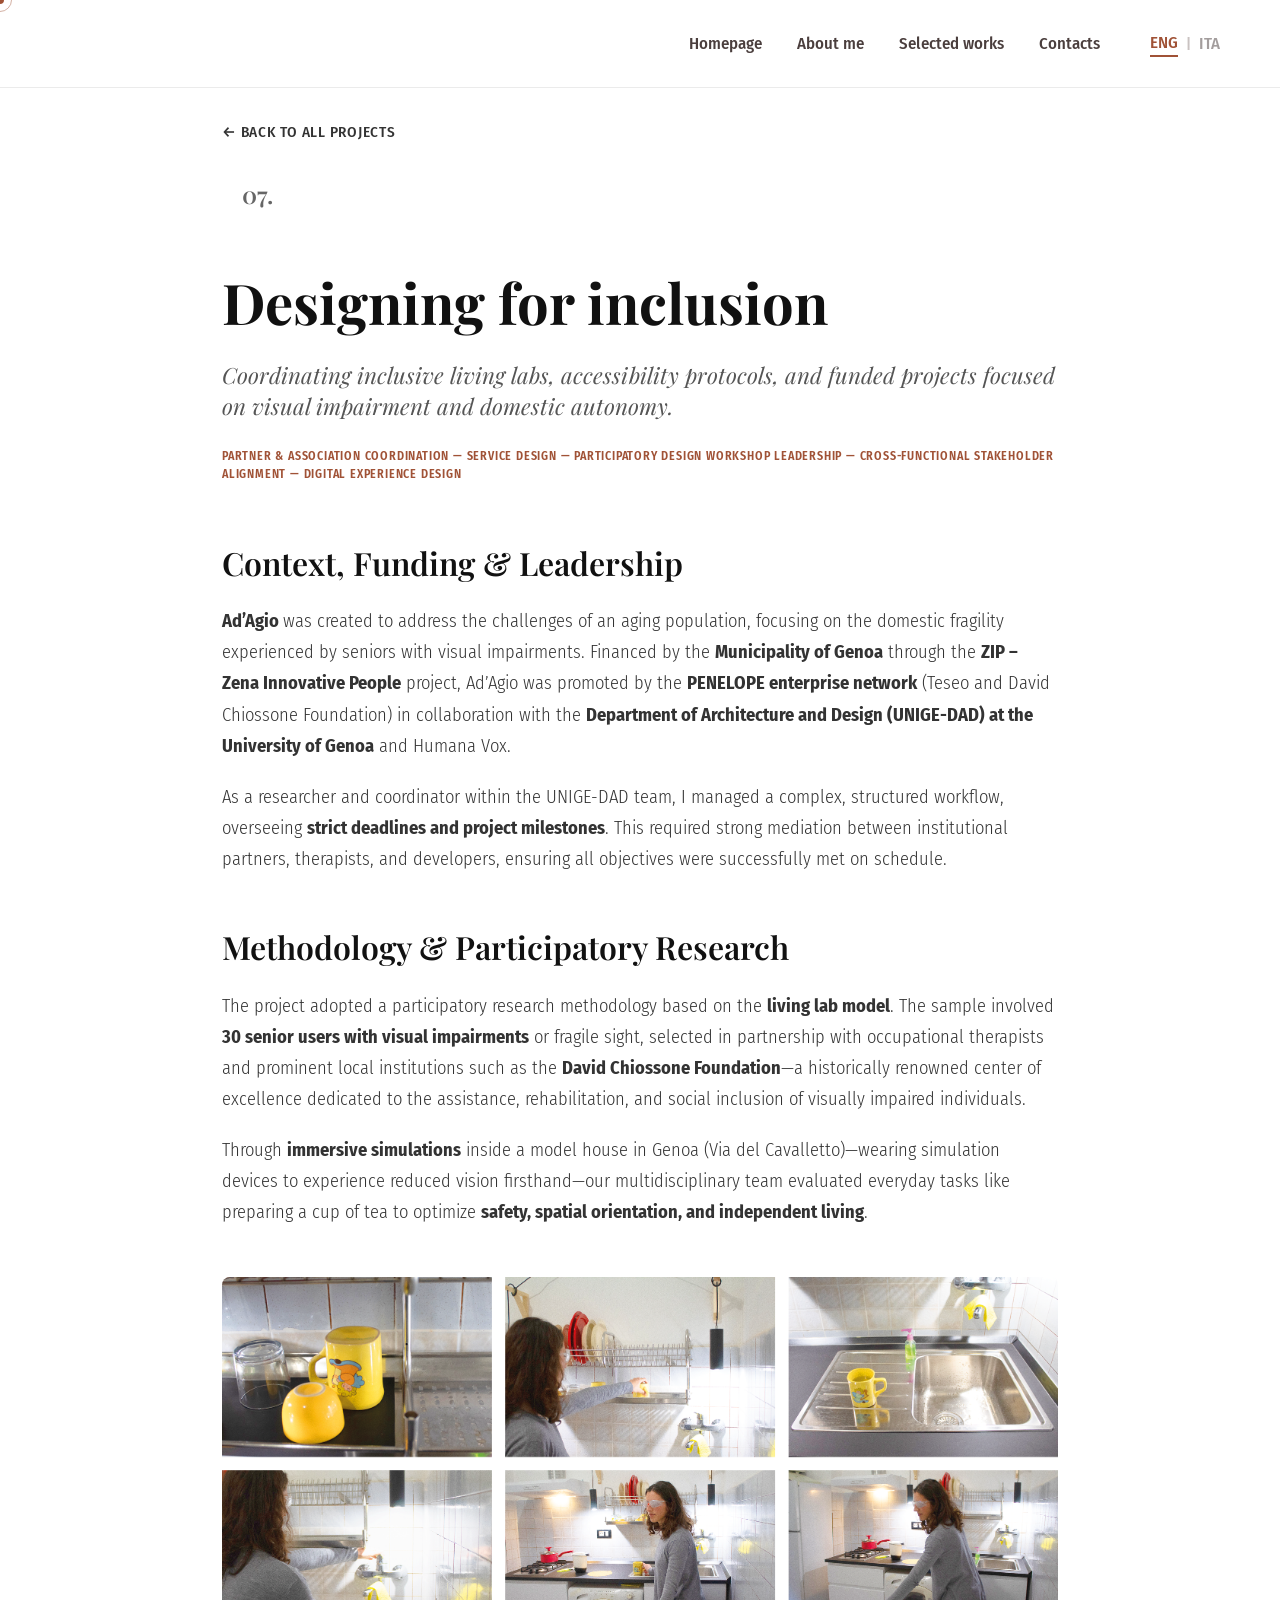
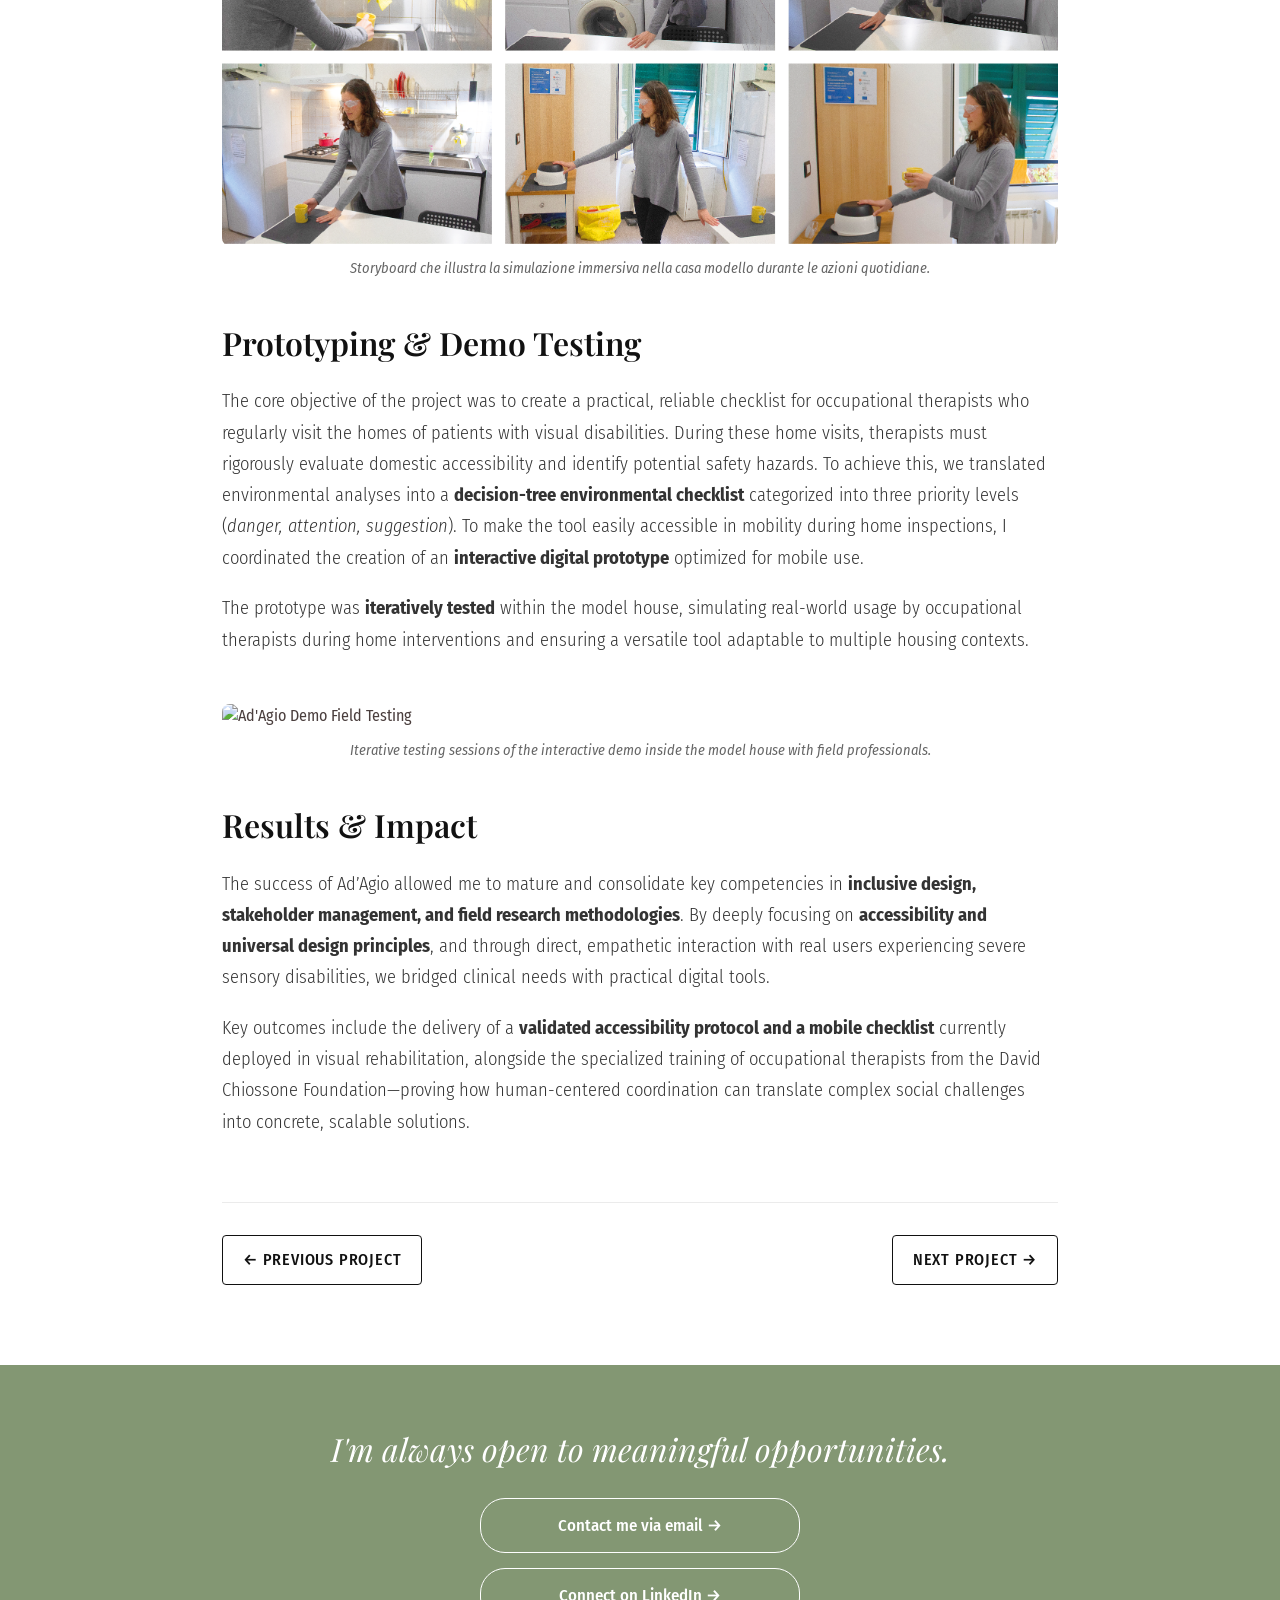
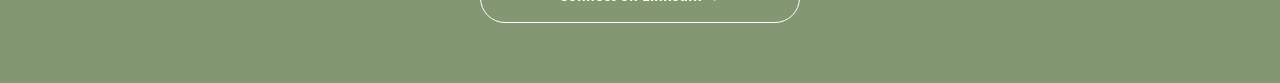
==== commit ffc90d6b: "Add files via upload" ====
--- a/adagio.html
+++ b/adagio.html
@@ -4,7 +4,7 @@
     <meta charset="UTF-8">
     <meta name="google" content="notranslate">
     <meta name="viewport" content="width=device-width, initial-scale=1.0">
-    <title> Elena Polleri - Project 07 </title>
+    <title>Elena Polleri - Project 07</title>
     <link rel="icon" type="image/png" href="assets/favicon.png">
 
     <link rel="preconnect" href="https://fonts.googleapis.com">
@@ -181,14 +181,34 @@
     </footer>
 
 
-    <!-- BOTTONE BACK TO TOP -->
-    <a href="#" id="scrollTopBtn" class="scroll-top-btn" aria-label="Torna su">
-        <svg width="20" height="20" viewBox="0 0 24 24" fill="none" stroke="currentColor" stroke-width="2">
+    <!-- BOTTONE BACK TO TOP CON ANELLO DI PROGRESSO -->
+    <a
+        href="#"
+        id="scrollTopBtn"
+        class="scroll-top-btn"
+        aria-label="Torna su"
+    >
+        <svg class="progress-ring" viewBox="0 0 45 45">
+            <circle id="progressRingCircle" cx="22.5" cy="22.5" r="20.5" />
+        </svg>
+        <svg
+            class="arrow-icon"
+            width="20"
+            height="20"
+            viewBox="0 0 24 24"
+            fill="none"
+            stroke="currentColor"
+            stroke-width="2"
+        >
             <path d="M12 19V5M5 12l7-7 7 7"/>
         </svg>
     </a>
 
-    <!-- SCRIPT GESTIONE LINGUA, SCROLL TO TOP E VISIBILITÀ -->
+    <!-- CUSTOM CURSOR -->
+    <div class="custom-cursor-dot"></div>
+    <div class="custom-cursor-trail"></div>
+
+    <!-- SCRIPT GESTIONE LINGUA, CURSORE E SCROLL TO TOP -->
     <script>
         const translations = {
             en: {
@@ -251,24 +271,76 @@
             }
         };
 
-        // Gestione comparsa/scomparsa del bottone scroll-to-top allo scroll
-        window.addEventListener('scroll', function() {
-            const scrollBtn = document.getElementById('scrollTopBtn');
-            if (window.scrollY > 300) {
-                scrollBtn.classList.add('show');
+        const navbar = document.querySelector('.navbar');
+        const scrollTopBtn = document.getElementById('scrollTopBtn');
+        const progressRing = document.getElementById('progressRingCircle');
+        const ringCircumference = 2 * Math.PI * 20.5;
+        if (progressRing) {
+            progressRing.style.strokeDasharray = `${ringCircumference}`;
+            progressRing.style.strokeDashoffset = `${ringCircumference}`;
+        }
+
+        function updateScrollUI() {
+            const scrollY = window.scrollY;
+            const docHeight = document.documentElement.scrollHeight - window.innerHeight;
+            const progress = docHeight > 0 ? Math.min(scrollY / docHeight, 1) : 0;
+
+            if (scrollY > 300) {
+                scrollTopBtn.classList.add('show');
             } else {
-                scrollBtn.classList.remove('show');
-            }
-        });
-
-        // Script per gestire il click del bottone Scroll to Top con animazione fluida
-        document.getElementById('scrollTopBtn').addEventListener('click', function(e) {
-            e.preventDefault();
-            window.scrollTo({
-                top: 0,
-                behavior: 'smooth'
+                scrollTopBtn.classList.remove('show');
+            }
+
+            if (progressRing) {
+                progressRing.style.strokeDashoffset = `${ringCircumference * (1 - progress)}`;
+            }
+
+            if (navbar) {
+                navbar.classList.toggle('is-scrolled', scrollY > 40);
+            }
+        }
+
+        window.addEventListener('scroll', updateScrollUI, { passive: true });
+        updateScrollUI();
+
+        if (scrollTopBtn) {
+            scrollTopBtn.addEventListener('click', (e) => {
+                e.preventDefault();
+                window.scrollTo({
+                    top: 0,
+                    behavior: 'smooth'
+                });
             });
-        });
+        }
+
+        // --- CUSTOM CURSOR SCRIPT ---
+        const dot = document.querySelector('.custom-cursor-dot');
+        const trail = document.querySelector('.custom-cursor-trail');
+        const isTouch = window.matchMedia('(hover: none)').matches;
+
+        if (!isTouch && dot && trail) {
+            let mouseX = 0, mouseY = 0;
+            let trailX = 0, trailY = 0;
+
+            document.addEventListener('mousemove', (e) => {
+                mouseX = e.clientX;
+                mouseY = e.clientY;
+                dot.style.left = `${mouseX}px`;
+                dot.style.top = `${mouseY}px`;
+            });
+
+            function animateTrail() {
+                trailX += (mouseX - trailX) * 0.20;
+                trailY += (mouseY - trailY) * 0.20;
+                trail.style.left = `${trailX}px`;
+                trail.style.top = `${trailY}px`;
+                requestAnimationFrame(animateTrail);
+            }
+            animateTrail();
+        } else {
+            if (dot) dot.style.display = 'none';
+            if (trail) trail.style.display = 'none';
+        }
     </script>
     <script src="translate.js"></script>
 </body>
--- a/style.css
+++ b/style.css
@@ -1,3 +1,36 @@
+/* ==========================================
+   0. DESIGN TOKENS
+   ========================================== */
+:root {
+    --clr-cream: #E2DDD5;
+    --clr-sand: #EBDED1;
+    --clr-white: #FFFFFF;
+    --clr-text: #4A3E3D;
+    --clr-text-soft: #7A6966;
+    --clr-terracotta: #A05236;
+    --clr-terracotta-dark: #5C4339;
+    --clr-terracotta-darker: #433028;
+    --clr-sage: #839773;
+    --clr-sage-dark: #6C7F5E;
+
+    --ease-out: cubic-bezier(0.16, 1, 0.3, 1);
+    --ease-soft: cubic-bezier(0.4, 0, 0.2, 1);
+    --dur-fast: 0.25s;
+    --dur-med: 0.5s;
+    --dur-slow: 0.8s;
+}
+
+@media (prefers-reduced-motion: reduce) {
+    *,
+    *::before,
+    *::after {
+        animation-duration: 0.001ms !important;
+        animation-iteration-count: 1 !important;
+        transition-duration: 0.001ms !important;
+        scroll-behavior: auto !important;
+    }
+}
+
 /* ==========================================
    1. RESET & BASE STYLES
    ========================================== */
@@ -7,6 +40,13 @@
     box-sizing: border-box;
 }
 
+a:focus-visible,
+button:focus-visible {
+    outline: 2px solid var(--clr-terracotta);
+    outline-offset: 3px;
+    border-radius: 2px;
+}
+
 html {
     scroll-behavior: smooth;
     font-size: 16px;
@@ -18,6 +58,15 @@
     font-family: 'Fira Sans Condensed', sans-serif;
     line-height: 1.5;
     -webkit-font-smoothing: antialiased;
+}
+
+@media (pointer: fine) {
+    body {
+        cursor: none;
+    }
+    a, button, [role="button"] {
+        cursor: none;
+    }
 }
 
 /* ==========================================
@@ -30,6 +79,19 @@
     width: 100%;
     padding: 30px 60px;
     z-index: 100;
+    transition: padding var(--dur-fast) var(--ease-soft),
+                background-color var(--dur-fast) var(--ease-soft),
+                box-shadow var(--dur-fast) var(--ease-soft),
+                backdrop-filter var(--dur-fast) var(--ease-soft);
+}
+
+.navbar.is-scrolled {
+    position: fixed;
+    background-color: rgba(255, 255, 255, 0.72);
+    backdrop-filter: blur(14px) saturate(160%);
+    -webkit-backdrop-filter: blur(14px) saturate(160%);
+    padding: 16px 60px;
+    box-shadow: 0 8px 24px rgba(74, 62, 61, 0.08);
 }
 
 .navbar nav {
@@ -99,6 +161,29 @@
     padding: 100px 8% 0;
 }
 
+.hero-section::before {
+    content: "";
+    position: absolute;
+    inset: 0;
+    background: radial-gradient(
+        480px circle at var(--mx, 30%) var(--my, 20%),
+        rgba(160, 82, 54, 0.10),
+        transparent 65%
+    );
+    pointer-events: none;
+    transition: background var(--dur-fast) var(--ease-soft);
+    z-index: 0;
+}
+
+.hero-role {
+    font-size: 1.15rem;
+    text-transform: uppercase;
+    letter-spacing: 2px;
+    color: #7A6966;
+    font-weight: 600;
+    margin-top: -4px;
+}
+
 .hero-container {
     display: grid;
     grid-template-columns: 1fr 1fr;
@@ -106,6 +191,8 @@
     max-width: 1200px;
     width: 100%;
     align-items: flex-end;
+    position: relative;
+    z-index: 1;
 }
 
 .hero-image-container {
@@ -117,6 +204,8 @@
     max-width: 460px;
     height: 100%;
     margin: 0 auto;
+    opacity: 0;
+    animation: heroRevealImage 0.9s var(--ease-out) forwards 0.1s;
 }
 
 .arch-background {
@@ -140,24 +229,57 @@
     height: auto;
     display: block;
     left: -100px;
+    transform: translate(calc(var(--mx-offset, 0) * 1px), calc(var(--my-offset, 0) * 1px));
+    transition: transform 0.6s var(--ease-out);
 }
 
 .hero-text-content {
     display: flex;
     flex-direction: column;
     align-items: flex-start;
-    padding-bottom: 80px;
-}
+    padding-bottom: 90px;
+    gap: 18px;
+}
+
+.hero-badge,
+.hero-heading,
+.hero-intro,
+.hero-subtext,
+.hero-btn {
+    opacity: 0;
+    transform: translateY(16px);
+    animation: heroReveal var(--dur-slow) var(--ease-out) forwards;
+}
+
+.hero-badge { animation-delay: 0.05s; }
+.hero-heading { animation-delay: 0.18s; }
+.hero-intro { animation-delay: 0.32s; }
+.hero-subtext { animation-delay: 0.44s; }
+.hero-btn { animation-delay: 0.56s; }
 
 .hero-badge {
     font-size: 0.85rem;
     letter-spacing: 1.5px;
     color: #6C7F5E;
-    margin-bottom: 25px;
+    margin-bottom: 8px;
     font-weight: 600;
     display: flex;
     align-items: center;
     gap: 8px;
+}
+
+.hero-badge .dash {
+    display: inline-block;
+    animation: dashPulse 2.6s ease-in-out infinite;
+}
+
+.hero-role {
+    font-size: 1.15rem;
+    text-transform: uppercase;
+    letter-spacing: 2px;
+    color: #7A6966;
+    font-weight: 600;
+    margin-bottom: 12px;
 }
 
 .hero-heading {
@@ -165,8 +287,8 @@
     font-size: 4.5rem;
     font-weight: 400;
     color: #A05236;
-    line-height: 1.1;
-    margin-bottom: 25px;
+    line-height: 1.12;
+    margin-bottom: 16px;
 }
 
 .hero-heading em {
@@ -185,7 +307,7 @@
 }
 
 .hero-intro {
-    margin-bottom: clamp(15px, 3vw, 20px);
+    margin-bottom: clamp(24px, 4vw, 32px);
     max-width: 540px;
     width: 100%;
 }
@@ -200,17 +322,21 @@
     display: inline-block;
     background-color: #5C4339;
     color: #FFFFFF;
+    border: 1px solid #5C4339;
     text-decoration: none;
     padding: 14px 32px;
     border-radius: 30px;
     font-size: 1rem;
     font-weight: 500;
-    transition: background-color 0.3s ease, transform 0.2s ease;
+    transition: background-color 0.2s ease, color 0.2s ease, border-color 0.2s ease, transform 0.2s ease, box-shadow 0.2s ease;
 }
 
 .hero-btn:hover {
-    background-color: #433028;
-    transform: translateY(-2px);
+    background-color: #A05236;
+    border-color: #A05236;
+    color: #FFFFFF;
+    transform: translateY(-3px);
+    box-shadow: 0 10px 20px rgba(160, 82, 54, 0.25);
 }
 
 /* ==========================================
@@ -237,6 +363,11 @@
 .section-title-wrapper .line {
     height: 1px;
     background-color: #A3938B;
+    width: 0;
+    transition: width 0.9s var(--ease-out);
+}
+
+.section-title-wrapper.in-view .line {
     width: 60px;
 }
 
@@ -246,6 +377,14 @@
     font-style: italic;
     color: #A05236;
     font-weight: 500;
+    opacity: 0;
+    transform: translateY(10px);
+    transition: opacity 0.7s var(--ease-out) 0.15s, transform 0.7s var(--ease-out) 0.15s;
+}
+
+.section-title-wrapper.in-view .section-title {
+    opacity: 1;
+    transform: translateY(0);
 }
 
 .about-section {
@@ -262,28 +401,81 @@
     margin-bottom: 20px;
 }
 
+.areas-of-intervention {
+    font-family: 'Fira Sans Condensed', sans-serif;
+    font-size: 1.2rem;
+    margin-top: 25px;
+    margin-bottom: 15px;
+}
+
+.areas-list {
+    margin: 0 0 1.5rem 0;
+    padding-left: 1.25rem;
+    list-style-type: disc;
+}
+
+.areas-list li {
+    font-size: 1.1rem;
+    line-height: 1.5;
+    color: #4A3E3D;
+    text-align: justify;
+    margin-bottom: 0.5rem;
+    padding-top: 0.1rem;
+    padding-bottom: 0.1rem;
+}
+
+.areas-list li strong {
+    font-weight: 700;
+    color: #4A3E3D;
+}
+
 .about-actions {
     display: flex;
     flex-direction: column;
     gap: 15px;
-    justify-content: center;
-}
-
-.action-btn {
-    display: block;
-    background-color: #839773;
-    color: #FFFFFF;
+    margin-top: 90px;
+    margin-left: 100px;
+}
+
+.open-book-trigger {
+    display: flex;
+    justify-content: space-between;
+    align-items: center;
+    border-top: 0px solid rgba(0, 0, 0, 0.15);
+    border-bottom: 1px solid rgba(0, 0, 0, 0.15);
+    padding: 10px 0;
+    margin: 1px 0;
+    cursor: none;
     text-decoration: none;
-    padding: 14px 24px;
-    border-radius: 25px;
-    text-align: center;
-    font-size: 1.05rem;
+    transition: border-color 0.3s ease;
+}
+
+.open-book-trigger:hover {
+    border-color: rgba(0, 0, 0, 0.8);
+}
+
+.open-book-trigger .trigger-text {
+    font-family: 'Playfair Display', serif;
+    font-style: italic;
+    font-size: 1.25rem;
+    color: #111;
+}
+
+.open-book-trigger .trigger-action {
+    font-family: 'Fira Sans Condensed', sans-serif;
+    font-size: 0.9rem;
+    text-transform: uppercase;
+    letter-spacing: 1.5px;
     font-weight: 500;
-    transition: background-color 0.2s ease;
-}
-
-.action-btn:hover {
-    background-color: #6C7F5E;
+    color: #111;
+    display: flex;
+    align-items: center;
+    gap: 8px;
+    transition: gap 0.3s ease;
+}
+
+.open-book-trigger:hover .trigger-action {
+    gap: 14px;
 }
 
 /* ==========================================
@@ -296,7 +488,8 @@
 .works-intro {
     font-size: 1.15rem;
     margin-bottom: 12px;
-    max-width: 950px;
+    width: 100%;
+    text-align: left;
 }
 
 .works-subintro {
@@ -310,15 +503,58 @@
     gap: 24px;
 }
 
-.work-card {
+.work-card,
+article.work-card {
     background-color: #EBDED1;
     padding: 40px;
-    position: relative;
+    padding-bottom: 50px !important;
+    position: relative !important;
     border-radius: 4px;
-    display: flex;
-    flex-direction: column;
-    justify-content: space-between;
+    display: flex !important;
+    flex-direction: column !important;
+    justify-content: flex-start !important;
     overflow: hidden;
+    opacity: 0;
+    transform: translateY(28px);
+    clip-path: inset(0 0 8% 0);
+    transition: opacity 0.7s var(--ease-out),
+                transform 0.7s var(--ease-out),
+                clip-path 0.7s var(--ease-out),
+                box-shadow var(--dur-med) var(--ease-soft);
+    will-change: transform;
+}
+
+.work-card.in-view {
+    opacity: 1;
+    transform: translateY(0);
+    clip-path: inset(0 0 0% 0);
+}
+
+.work-card:hover {
+    box-shadow: 0 18px 40px rgba(74, 62, 61, 0.16);
+    transform: scale(1.02) !important;
+}
+
+.card-link-overlay {
+    position: absolute !important;
+    inset: 0 !important;
+    z-index: 10 !important;
+}
+
+.card-link-overlay:focus-visible {
+    outline: 2px solid var(--clr-terracotta);
+    outline-offset: -4px;
+    border-radius: 4px;
+}
+
+.work-card h3 {
+    font-family: 'Playfair Display', serif !important;
+    font-size: 26px !important;
+    font-weight: 600 !important;
+    font-style: normal !important;
+    line-height: 1.2 !important;
+    margin-bottom: 12px !important;
+    letter-spacing: -0.3px !important;
 }
 
 .card-tags {
@@ -327,20 +563,20 @@
     color: #A05236;
     font-weight: 600;
     line-height: 1.5;
-    margin: 6px 0 22px 0;
-    text-align: justify;
+    margin: 4px 0 16px 0;
+    text-align: left;
+    display: block !important;
 }
 
 .card-description {
     font-size: 0.95rem;
     color: #333333 !important;
     line-height: 1.55;
-    margin-bottom: 28px;
+    margin-bottom: 16px;
     text-align: justify;
     text-justify: inter-word;
 }
 
-/* Numeri di sfondo condivisi */
 .bg-number {
     position: absolute;
     font-family: 'Playfair Display', serif;
@@ -350,6 +586,11 @@
     font-weight: 700;
     pointer-events: none;
     z-index: 1;
+    transition: transform 0.5s var(--ease-out), color 0.5s var(--ease-soft);
+}
+
+.work-card:hover .bg-number {
+    transform: translateY(-6px);
 }
 
 .num-bottom-left {
@@ -361,15 +602,11 @@
     bottom: 30px;
     right: 40px;
 }
-
 
 /* --- CARD SPECIFICS --- */
 .card-01 {
     grid-column: 1 / 2;
     grid-row: 1 / 3;
-    display: flex !important;
-    flex-direction: column !important;
-    justify-content: space-between !important;
 }
 
 .card-01 .card-top-content {
@@ -386,12 +623,14 @@
 }
 
 .card-01 .card-bottom-row {
-    display: flex;
-    align-items: center;
-    justify-content: center;
+    margin-top: 15px !important;
+    display: flex !important;
+    justify-content: center !important;
+    align-items: center !important;
+    padding-top: 10px !important;
+    width: 100% !important;
     position: relative;
     z-index: 2;
-    width: 90%;
 }
 
 .card-01 .illustration-wrapper {
@@ -399,15 +638,22 @@
     display: flex;
     justify-content: center;
     align-items: center;
-    margin-right: 50px;
-}
-
-.card-01 .illustration-target {
-    width: 63%;
-    max-width: 340px;
-    height: auto;
-    display: block;
-    margin-bottom: 90px;
+}
+
+.card-01 .illustration-target,
+.work-card .illustration-tangle {
+    max-width: 65% !important;
+    margin-bottom: 30px;
+    margin-right: 70px;
+    height: auto !important;
+    display: block !important;
+    transition: transform 0.5s var(--ease-out);
+}
+
+.work-card:hover .illustration-target,
+.work-card:hover .illustration-bulb,
+.work-card:hover .illustration-tangle {
+    transform: scale(1.045) translateY(-4px);
 }
 
 .card-02 {
@@ -450,16 +696,21 @@
     max-width: 130%;
     object-fit: contain;
     display: block;
+    transition: transform 0.5s var(--ease-out);
 }
 
 .card-05 {
     grid-column: 1 / 2;
     grid-row: 4 / 5;
+    justify-content: space-between !important;
+    min-height: 380px;
 }
 
 .card-06 {
     grid-column: 1 / 2;
     grid-row: 5 / 6;
+    justify-content: space-between !important;
+    min-height: 360px;
 }
 
 .card-07 {
@@ -470,24 +721,20 @@
     justify-content: space-between !important;
 }
 
-.card-07 .card-content-wrapper {
-    flex-grow: 1;
-}
-
-.illustration-bottom-center {
-    margin-bottom: 300px;
-    display: flex;
+.card-07 .illustration-bottom-center {
+    margin-top: 85px !important;
     justify-content: center;
-    align-items: center;
-    width: 120%;
-}
-
-.illustration-tangle {
-    width: 120%;
-    max-width: 120%;
-    height: auto;
-    display: block;
-    margin: 20px 20px 80px 20px;
+    width: 130% !important;
+    margin-left: 40px;
+}
+
+.card-08 {
+    grid-column: 1 / -1 !important;
+}
+
+.card-09,
+.card-10 {
+    grid-column: auto !important;
 }
 
 /* ==========================================
@@ -534,12 +781,14 @@
     text-align: center;
     font-size: 1.05rem;
     font-weight: 500;
-    transition: background-color 0.2s ease, color 0.2s ease;
+    transition: background-color 0.2s ease, color 0.2s ease, transform 0.2s ease, box-shadow 0.2s ease;
 }
 
 .footer-btn:hover {
     background-color: #FFFFFF;
     color: #839773;
+    transform: translateY(-3px);
+    box-shadow: 0 10px 20px rgba(74, 62, 61, 0.14);
 }
 
 .scroll-top-btn {
@@ -576,12 +825,86 @@
     box-shadow: 0 6px 15px rgba(0, 0, 0, 0.15);
 }
 
+.scroll-top-btn svg.progress-ring {
+    position: absolute;
+    inset: 0;
+    width: 100%;
+    height: 100%;
+    transform: rotate(-90deg);
+    pointer-events: none;
+}
+
+.scroll-top-btn .progress-ring circle {
+    fill: none;
+    stroke: var(--clr-terracotta);
+    stroke-width: 2;
+    stroke-linecap: round;
+    transition: stroke-dashoffset 0.1s linear;
+}
+
+.scroll-top-btn .arrow-icon {
+    position: relative;
+    z-index: 1;
+}
+
 /* ==========================================
-   7. RESPONSIVE MEDIA QUERIES
+   7. CUSTOM CURSOR
+   ========================================== */
+.custom-cursor-dot,
+.custom-cursor-trail {
+    position: fixed;
+    top: 0;
+    left: 0;
+    pointer-events: none;
+    z-index: 10000;
+    border-radius: 50%;
+    transform: translate(-50%, -50%);
+}
+
+.custom-cursor-dot {
+    width: 8px;
+    height: 8px;
+    background-color: #A05236;
+}
+
+.custom-cursor-trail {
+    width: 24px;
+    height: 24px;
+    border: 1.5px solid rgba(160, 82, 54, 0.45);
+    transition: width 0.2s ease, height 0.2s ease, background-color 0.2s ease;
+}
+
+a:hover ~ .custom-cursor-trail,
+button:hover ~ .custom-cursor-trail {
+    width: 36px;
+    height: 36px;
+    background-color: rgba(160, 82, 54, 0.12);
+}
+
+@keyframes heroReveal {
+    to { opacity: 1; transform: translateY(0); }
+}
+
+@keyframes heroRevealImage {
+    from { opacity: 0; transform: scale(0.96); }
+    to { opacity: 1; transform: scale(1); }
+}
+
+@keyframes dashPulse {
+    0%, 100% { opacity: 1; }
+    50% { opacity: 0.35; }
+}
+
+/* ==========================================
+   8. RESPONSIVE MEDIA QUERIES
    ========================================== */
 @media (max-width: 900px) {
     .navbar {
         padding: 20px 30px;
+    }
+
+    .navbar.is-scrolled {
+        padding: 14px 30px;
     }
 
     .navbar nav {
@@ -723,27 +1046,6 @@
         padding-right: 70px;
     }
 
-    .card-05 {
-        padding-left: 25px;
-    }
-
-    .card-01 .illustration-wrapper {
-        min-height: 150px;
-    }
-
-    .card-01 .illustration-target {
-        max-width: 210px;
-    }
-
-    .card-04 .illustration-center {
-        min-height: 180px;
-    }
-
-    .illustration-bulb,
-    .illustration-tangle {
-        max-width: 270px;
-    }
-
     .num-bottom-left,
     .card-01 .bg-number,
     .card-02 .num-bottom-left {
@@ -759,4 +1061,53 @@
     .bg-number {
         font-size: 60px;
     }
+
+@media (max-width: 900px) {
+    /* 1. Illustrazione Card 01 (EasyWCAG) */
+    .card-01 .card-bottom-row {
+        justify-content: center !important;
+    }
+    .card-01 .illustration-wrapper {
+        width: 100%;
+        display: flex;
+        justify-content: center;
+        align-items: center;
+    }
+    .card-01 .illustration-target {
+        margin: 0 auto !important;
+        display: block !important;
+    }
+
+    /* 4. Illustrazione Card 04 (Mobiquity) */
+ .card-04 .illustration-center {
+        display: flex;
+        justify-content: center;
+        align-items: center;
+        width: 100%;
+        right: 0;
+    }
+
+    .illustration-bulb {
+        width: 200% !important;
+        max-width: 200% !important;
+        height: auto !important;
+        margin: 0 auto !important;
+        display: block !important;
+    }
+}
+
+    /* 7. Illustrazione Card 07 (Ad'agio) */
+    .card-07 .illustration-bottom-center {
+        margin-top: 25px !important;
+        margin-left: 0 !important;
+        width: 100% !important;
+        display: flex;
+        justify-content: center;
+        align-items: center;
+    }
+    .card-07 .illustration-tangle {
+        margin: 0 auto !important;
+        display: block !important;
+    }
+}
 }
--- a/project-style.css
+++ b/project-style.css
@@ -295,4 +295,101 @@
     font-weight: 300; /* o usa 'normal' a seconda di come è impostato l'altro paragrafo */
     font-size: 1rem;
 }
+/* --- CURSORE PERSONALIZZATO --- */
+@media (pointer: fine) {
+    body {
+        cursor: none;
+    }
+    a, button, [role="button"] {
+        cursor: none;
+    }
+}
+
+.custom-cursor-dot,
+.custom-cursor-trail {
+    position: fixed;
+    top: 0;
+    left: 0;
+    pointer-events: none;
+    z-index: 10000;
+    border-radius: 50%;
+    transform: translate(-50%, -50%);
+}
+
+.custom-cursor-dot {
+    width: 8px;
+    height: 8px;
+    background-color: #A05236;
+}
+
+.custom-cursor-trail {
+    width: 24px;
+    height: 24px;
+    border: 1.5px solid rgba(160, 82, 54, 0.45);
+    transition: width 0.2s ease, height 0.2s ease, background-color 0.2s ease;
+}
+
+a:hover ~ .custom-cursor-trail,
+button:hover ~ .custom-cursor-trail {
+    width: 36px;
+    height: 36px;
+    background-color: rgba(160, 82, 54, 0.12);
+}
+
+/* --- BOTTONE BACK TO TOP CON PROGRESS RING --- */
+.scroll-top-btn {
+    position: fixed;
+    bottom: 30px;
+    right: 30px;
+    width: 45px;
+    height: 45px;
+    background-color: #ffffff;
+    color: #111111;
+    border: 1px solid #e0e0e0;
+    border-radius: 50%;
+    display: flex;
+    align-items: center;
+    justify-content: center;
+    z-index: 999;
+    box-shadow: 0 4px 10px rgba(0, 0, 0, 0.1);
+    transition: all 0.3s ease;
+    opacity: 0;
+    visibility: hidden;
+    pointer-events: none;
+}
+
+.scroll-top-btn.show {
+    opacity: 0.9;
+    visibility: visible;
+    pointer-events: auto;
+}
+
+.scroll-top-btn:hover {
+    background-color: #111111;
+    color: #ffffff;
+    transform: translateY(-3px);
+    box-shadow: 0 6px 15px rgba(0, 0, 0, 0.15);
+}
+
+.scroll-top-btn svg.progress-ring {
+    position: absolute;
+    inset: 0;
+    width: 100%;
+    height: 100%;
+    transform: rotate(-90deg);
+    pointer-events: none;
+}
+
+.scroll-top-btn .progress-ring circle {
+    fill: none;
+    stroke: #A05236; /* --clr-terracotta */
+    stroke-width: 2;
+    stroke-linecap: round;
+    transition: stroke-dashoffset 0.1s linear;
+}
+
+.scroll-top-btn .arrow-icon {
+    position: relative;
+    z-index: 1;
+}
 }
